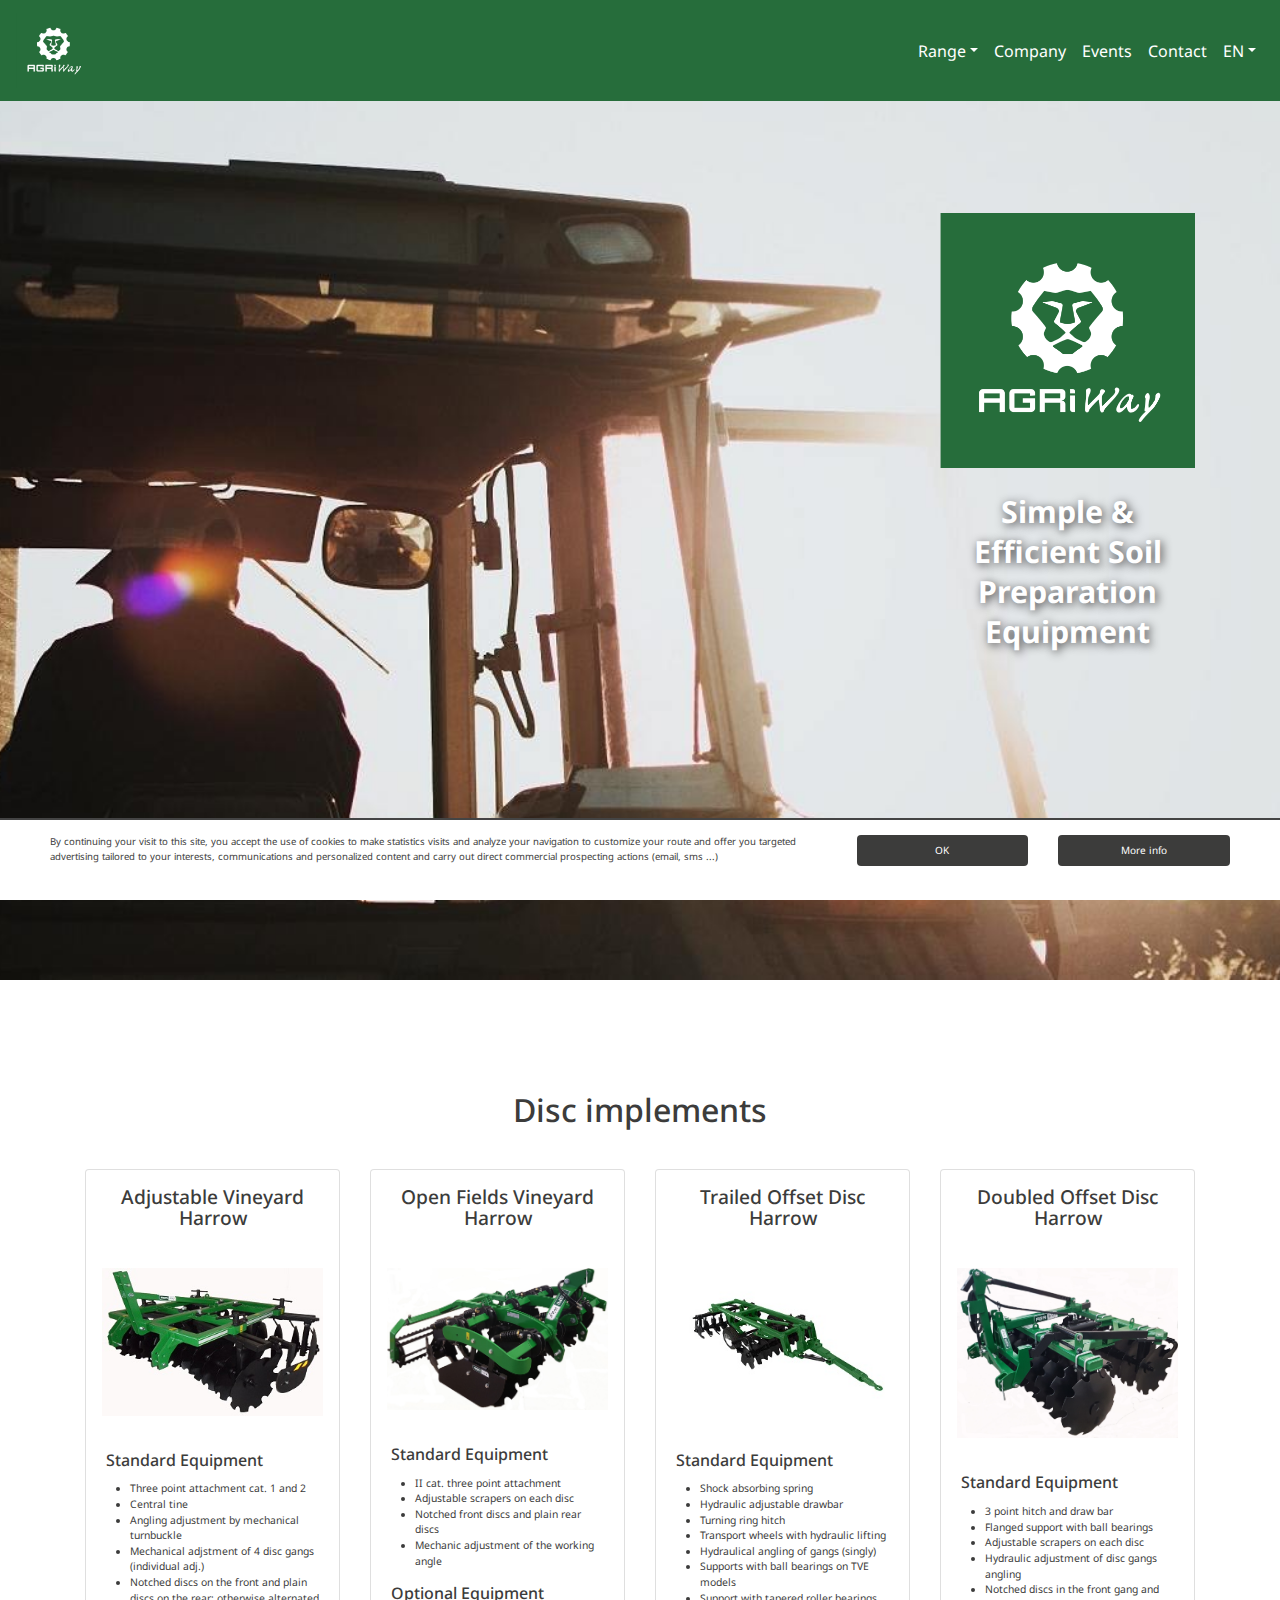
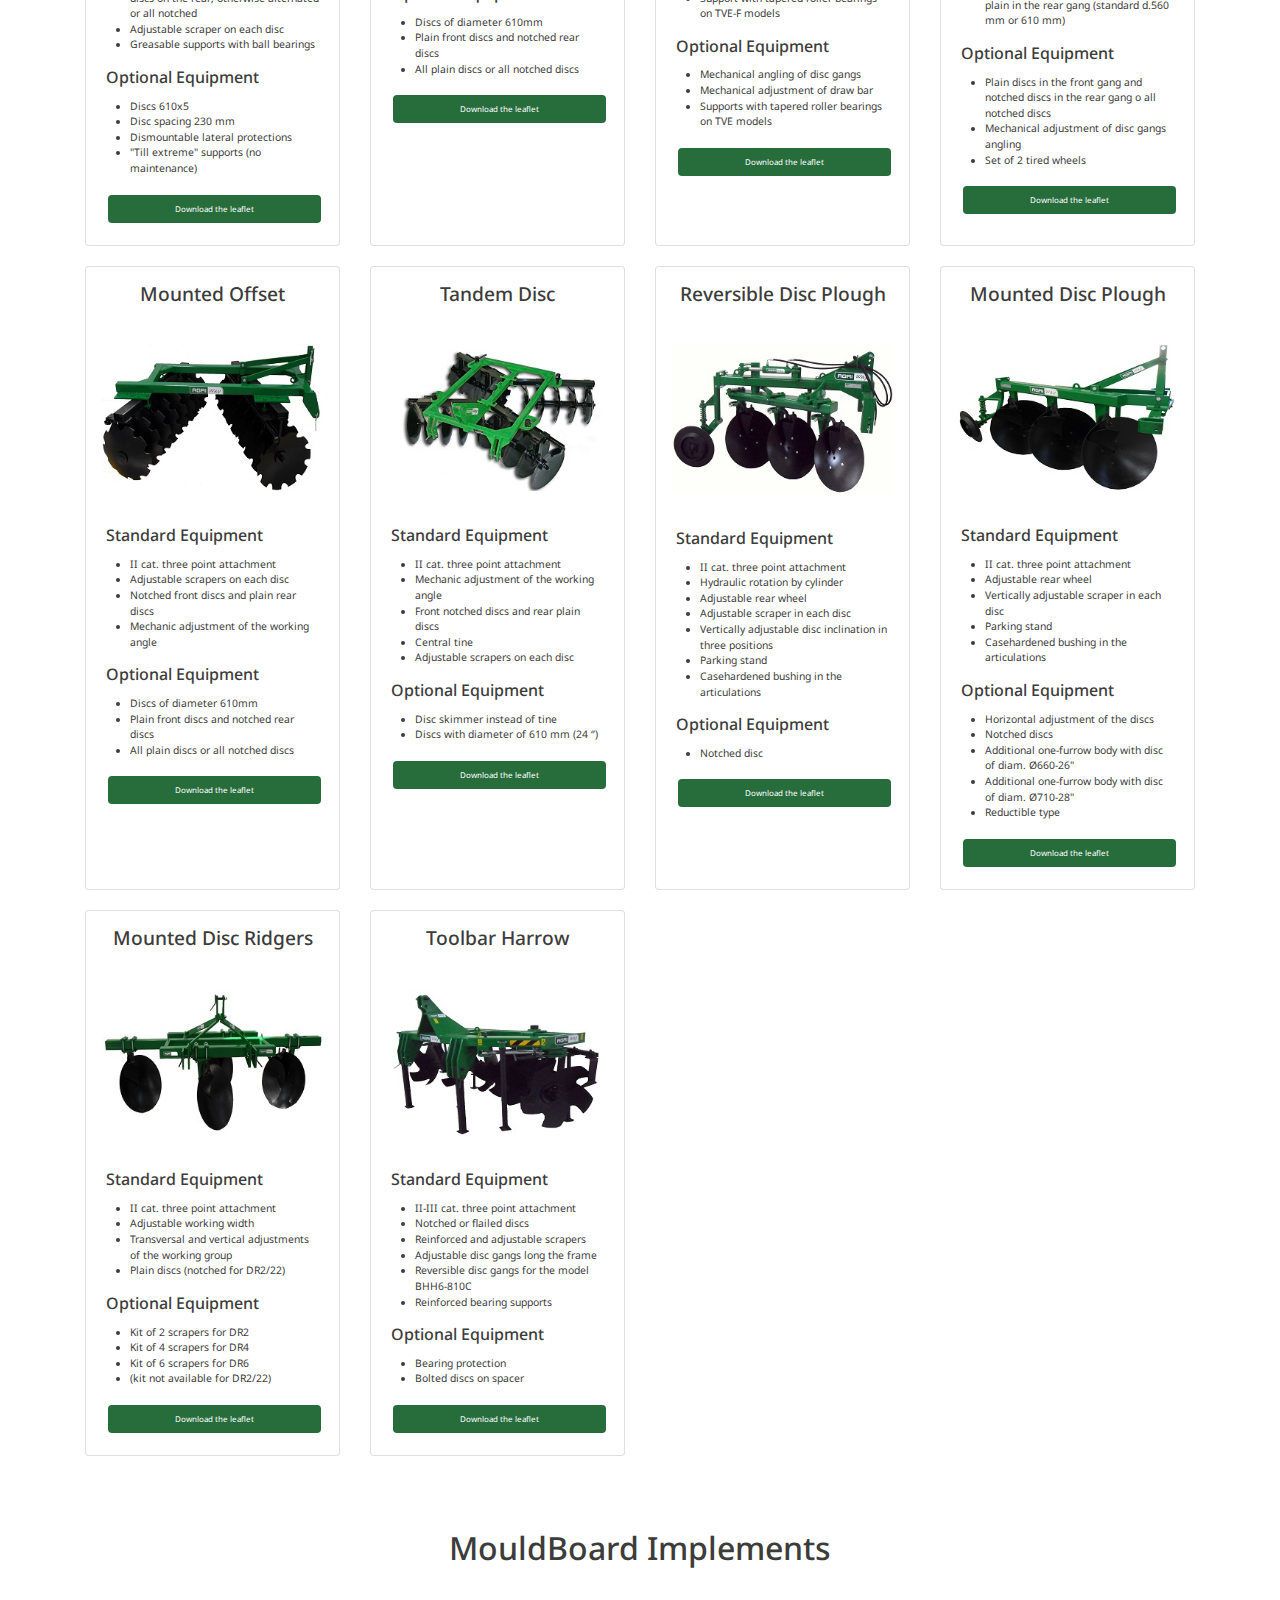
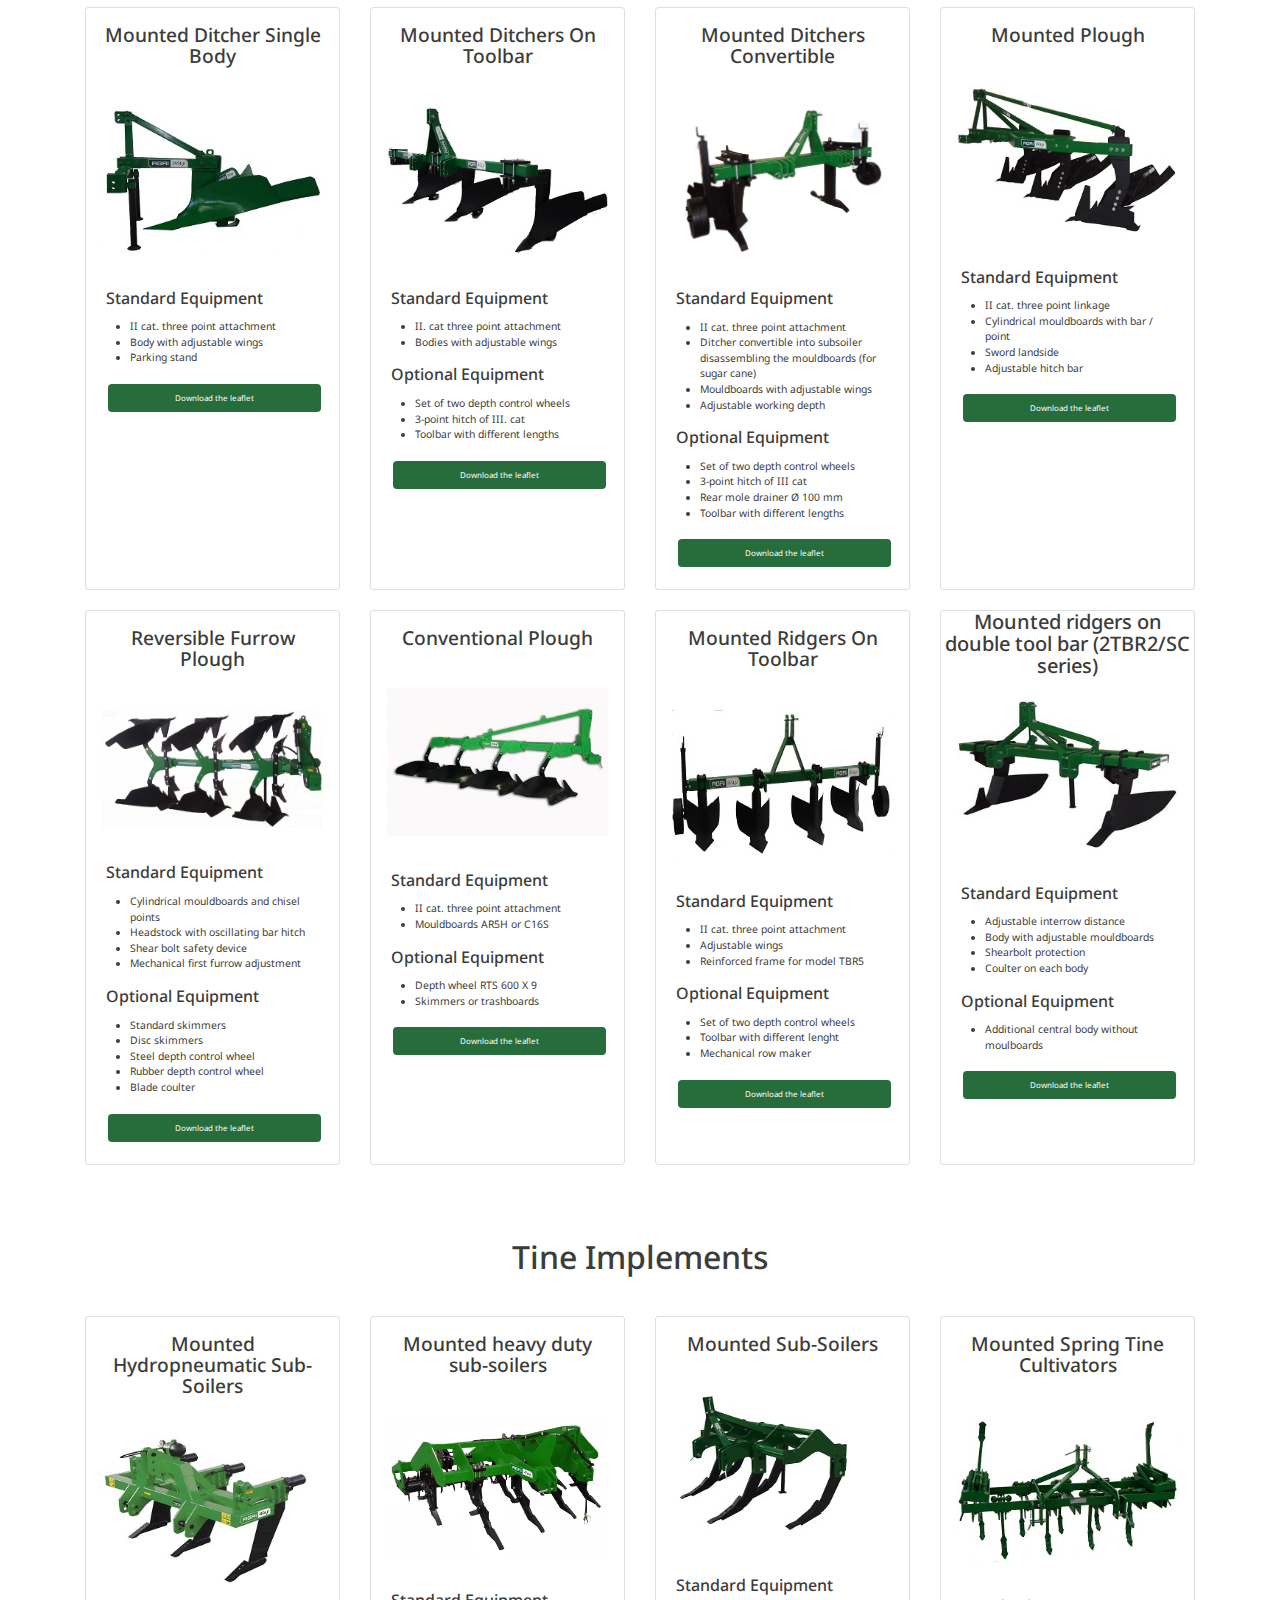
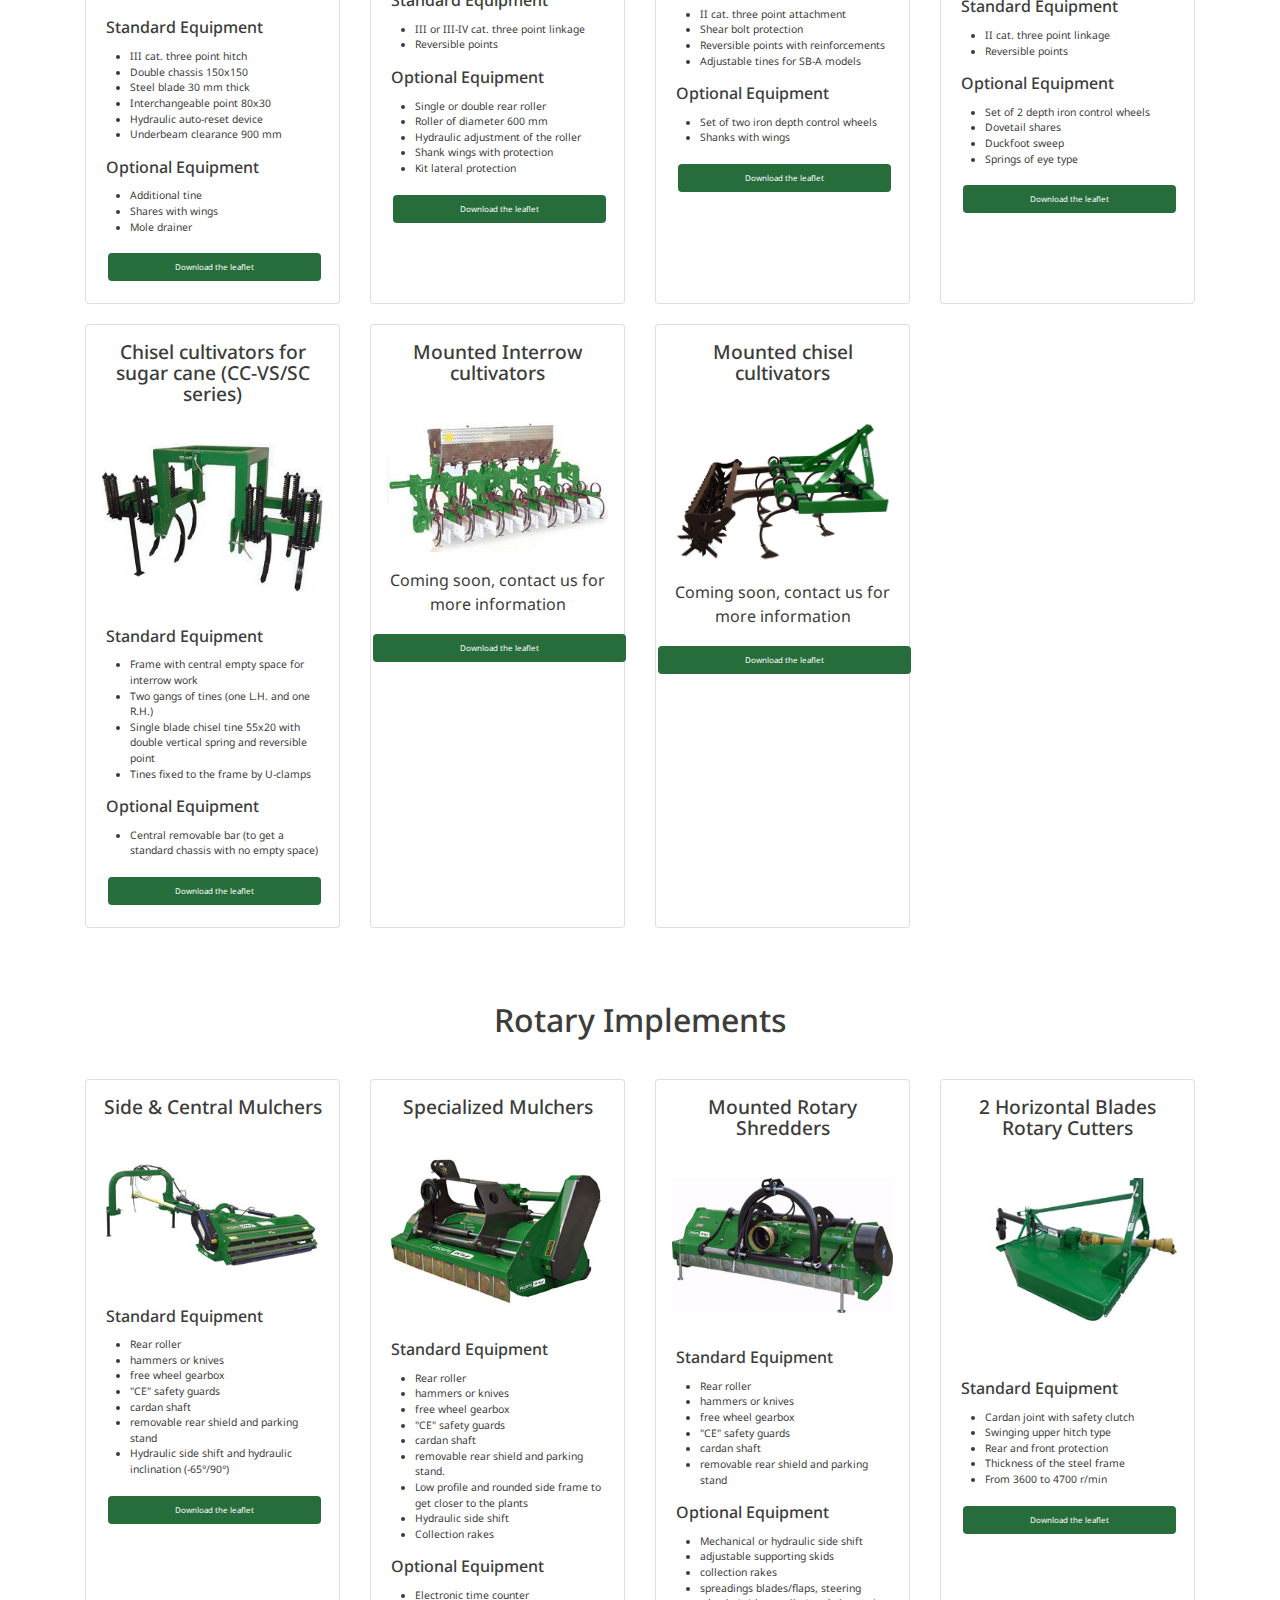
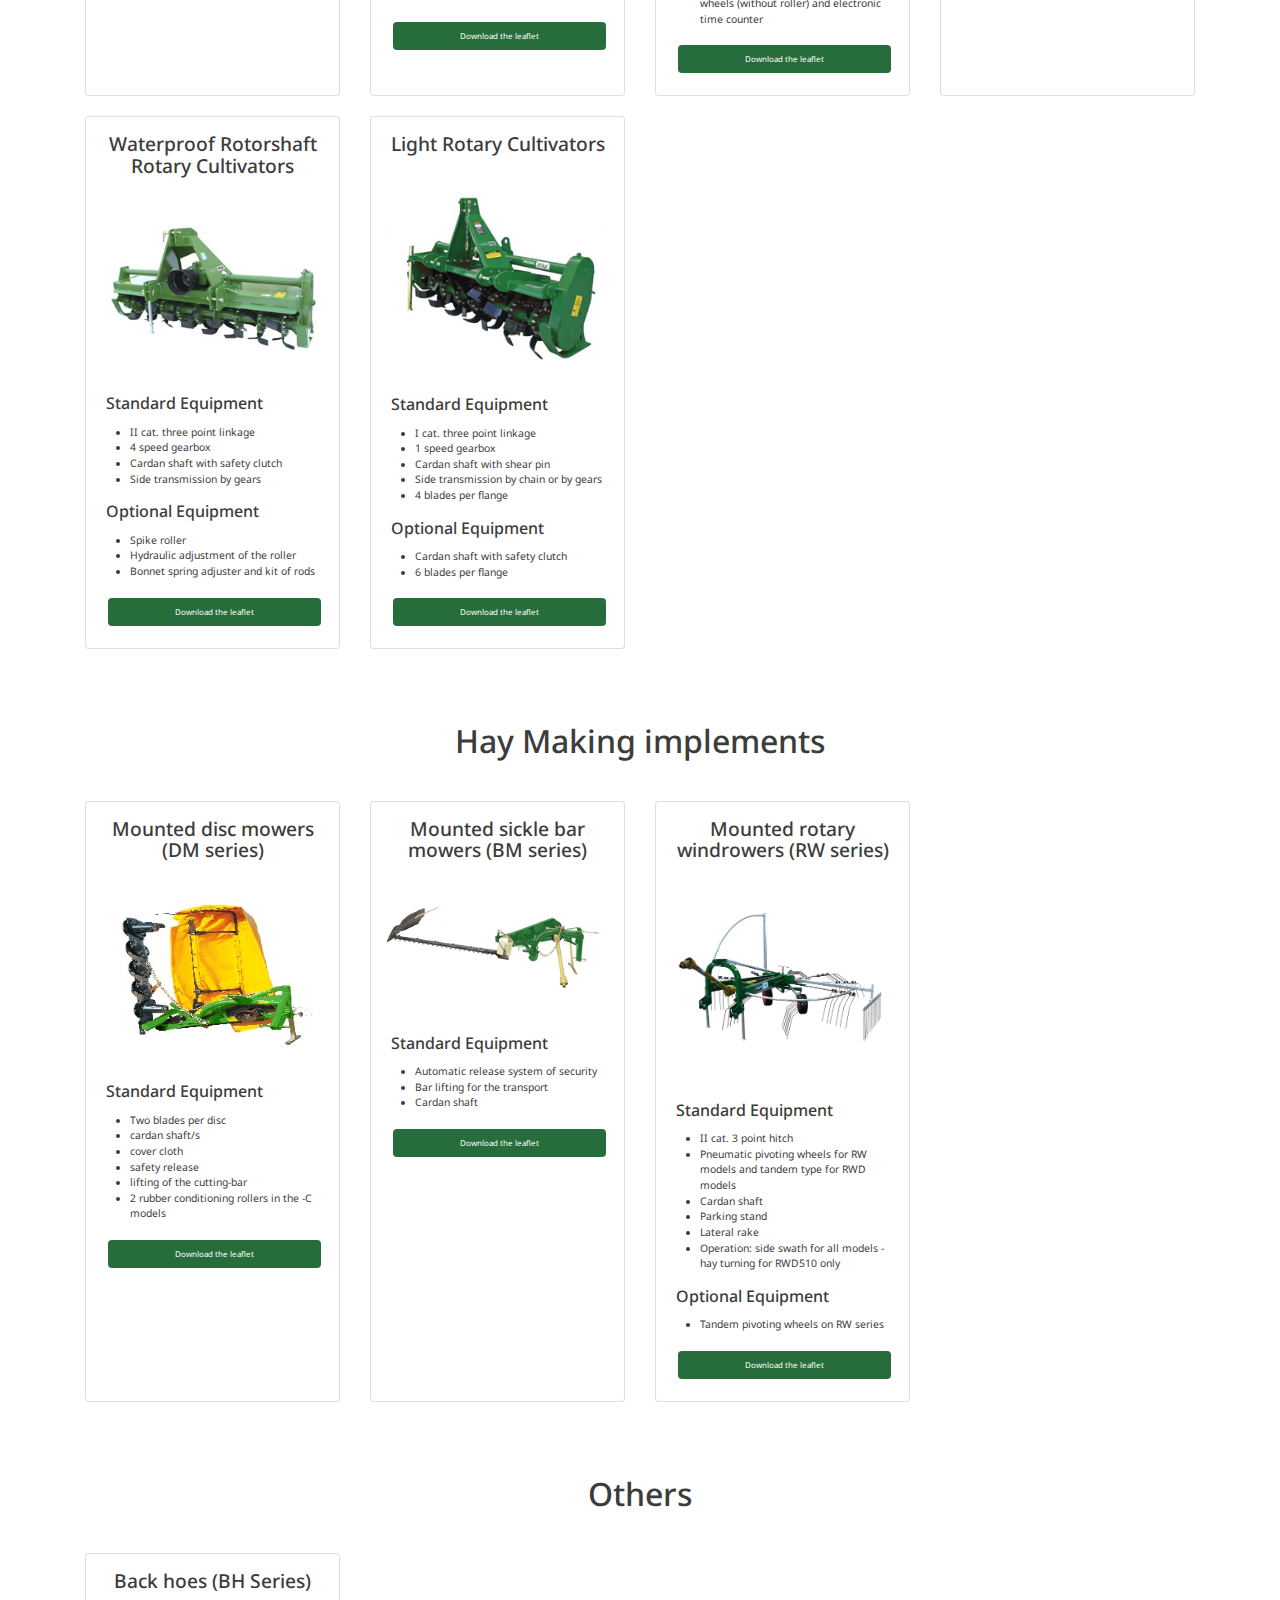
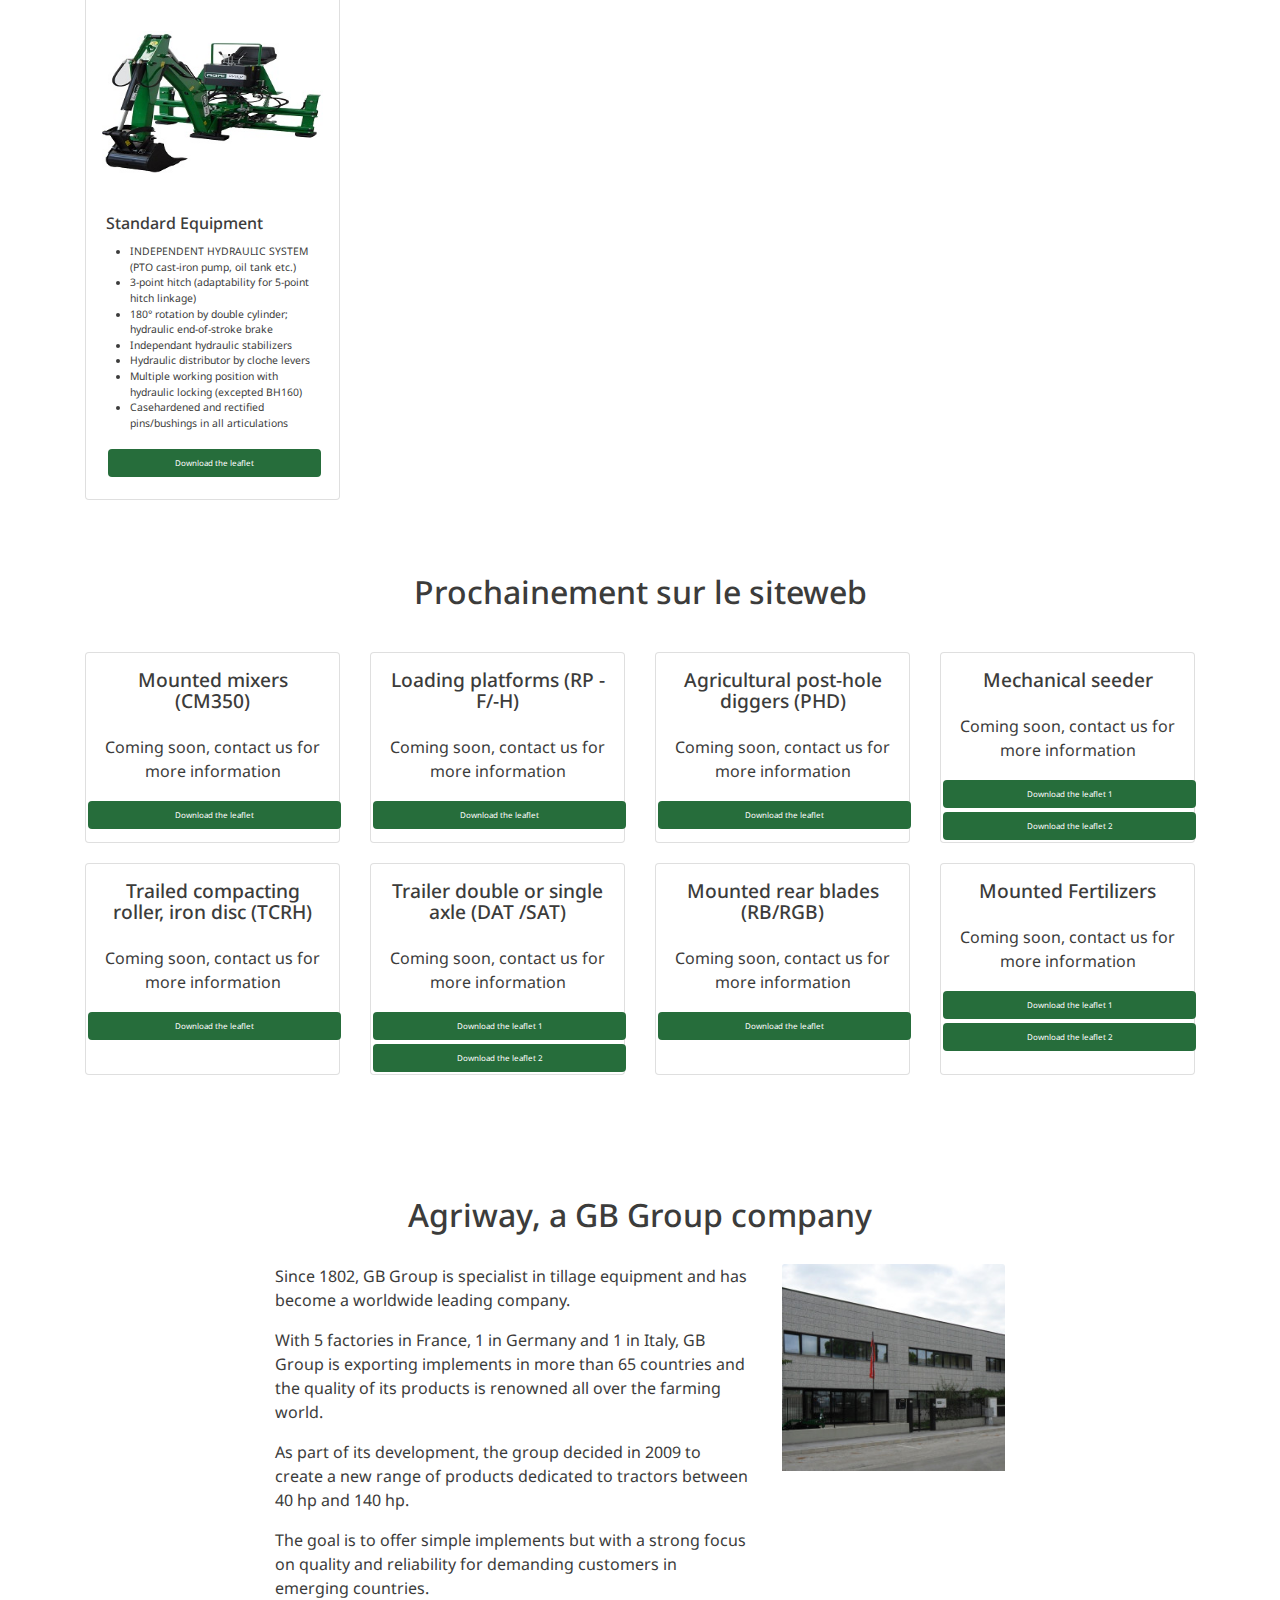
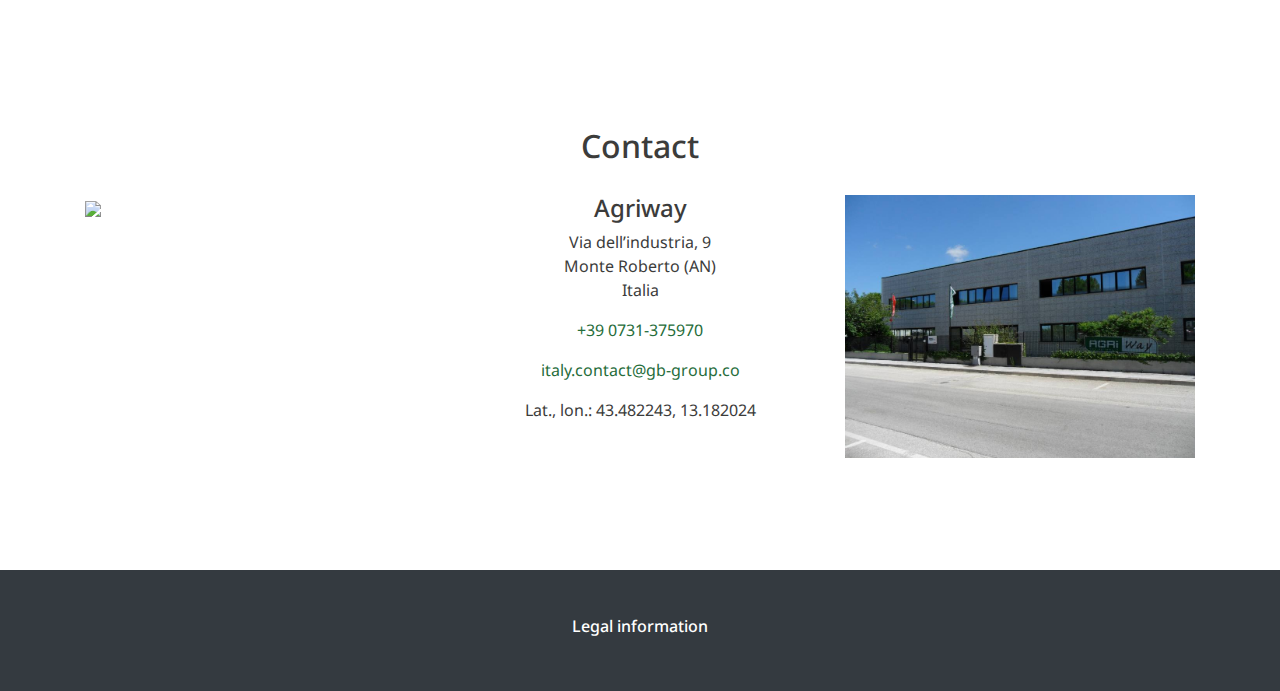
==== en/index.html @ 7e2d9d67 "adding the download link to the leaflet to all product" ====
<!DOCTYPE html>
<html lang="en">

<head>
    <meta charset="utf-8">
    <meta name="viewport" content="width=device-width, initial-scale=1, shrink-to-fit=no">
    <link rel="icon" href="../favicon.ico">

    <title>Agriway &amp; services for farmers - sol preparation</title>
    <meta name="description" content="Discover the agriway brand and this range of product for soil preparation (Disc implement, Mouldboard implement, Tine implement, Rotary implement, Hay making, Back hoes, Sugar cane).">
    <meta name="author" content="GB Group">

    <link href="https://fonts.googleapis.com/css?family=Noto+Sans:400,700&amp;subset=cyrillic,cyrillic-ext,latin-ext" rel="stylesheet">
    <link href="../css/bootstrap.min.css" rel="stylesheet">
    <link href="../css/style.css" rel="stylesheet">

    <link rel="apple-touch-icon" sizes="180x180" href="../apple-touch-icon.png">
    <link rel="icon" type="image/png" sizes="32x32" href="../favicon-32x32.png">
    <link rel="icon" type="image/png" sizes="16x16" href="../favicon-16x16.png">
    <link rel="manifest" href="../site.webmanifest">
    <link rel="mask-icon" href="../safari-pinned-tab.svg" color="#266d3b">
    <meta name="msapplication-TileColor" content="#266d3b">
    <meta name="theme-color" content="#266d3b">

    <!-- Global site tag (gtag.js) - Google Analytics -->
    <script async src="https://www.googletagmanager.com/gtag/js?id=UA-108104860-4"></script>
    <script>
        window.dataLayer = window.dataLayer || [];

        function gtag() {
            dataLayer.push(arguments);
        }
        gtag('js', new Date());
        gtag('config', 'UA-108104860-4');
    </script>

</head>

<body>
    <nav class="navbar navbar-expand-lg navbar-green bg-green">

        <a class="navbar-brand d-none d-sm-none d-md-none d-lg-block d-xl-block" href="#">
            <img src="../img/logo-agriway.png" height="75px">
        </a>

        <button class="navbar-toggler d-none d-sm-none d-md-none d-lg-block d-xl-block" type="button" data-toggle="collapse" data-target="#navbarNavDropdown" aria-controls="navbarNavDropdown" aria-expanded="false" aria-label="Toggle navigation">
            <span class="navbar-toggler-icon"></span>
        </button> 
        <div class="collapse navbar-collapse d-none d-sm-none d-md-none d-lg-block d-xl-block" id="navbarNavDropdown">
            <ul class="navbar-nav mr-auto">
                &nbsp;
            </ul>
            <ul class="navbar-nav">
                <li class="nav-item dropdown">
                    <a class="nav-link dropdown-toggle" href="#" id="navbarDropdown" role="button" data-toggle="dropdown" aria-haspopup="true" aria-expanded="false">Range</a>
                    <div class="dropdown-menu" aria-labelledby="navbarDropdown">
                        <a class="dropdown-item" href="#disc">Disc implements</a>
                        <a class="dropdown-item" href="#mouldboard">MouldBoard Implements</a>
                        <a class="dropdown-item" href="#tine">Tine Implements</a>
                        <a class="dropdown-item" href="#rotary">Rotary Implements</a>
                        <a class="dropdown-item" href="#haymaking">Hay Making implements</a>
                        <a class="dropdown-item" href="#others">Others</a>
                    </div>
                </li>
                <li class="nav-item">
                    <a class="nav-link" href="#company">Company</a>
                </li>
                <li class="nav-item">
                    <a class="nav-link" href="#events">Events</a>
                </li>
                <li class="nav-item">
                    <a class="nav-link" href="#contact">Contact</a>
                </li>
                <li class="nav-item dropdown">
                    <a class="nav-link dropdown-toggle" href="#" id="navbarDropdown" role="button" data-toggle="dropdown" aria-haspopup="true" aria-expanded="false">EN</a>
                    <div class="dropdown-menu" aria-labelledby="navbarDropdown">
                        <a class="dropdown-item" href="../it/index.html">IT</a>
                        <a class="dropdown-item" href="../fr/index.html">FR</a>
                    </div>
                </li>

            </ul>
        </div>
    </nav>

    <div class="bg" id="jumbo">
        <div class="container">
            <div class="row">
                <div class="col-7 col-sm-8 col-md-9">
                </div>
                <div class="col-5 col-sm-4 col-md-3">
                    <div class="row">
                        <div class="col-12">
                            <img class="img-fluid" src="../img/logo-agriway.png">
                        </div>
                        <div class="col-12">
                            <h2 class="tagline-catch">Simple & Efficient Soil Preparation Equipment</h2>
                        </div>
                    </div>
                </div>
            </div>
        </div>
    </div>

    <section>

        <div class="container" id="range">

            <div class="title-range" id="disc">
                <h2 class="text-center">Disc implements</h2>
            </div>

            <div class="row">

                <div class="agriway-product col-12 col-sm-6 col-md-4 col-lg-3 col-xl-3">
                    <div class="card card-range shadow">
                        <h3 class="text-center title-product">Adjustable Vineyard Harrow</h3>
                        <img class="card-img-top" src="../img/xde_series.jpg">
                        <div class="card-body">
                            <h6 class="card-title">Standard Equipment</h6>
                            <ul>
                                <li>Three point attachment cat. 1 and 2</li>
                                <li>Central tine</li>
                                <li>Angling adjustment by mechanical turnbuckle</li>
                                <li>Mechanical adjstment of 4 disc gangs (individual adj.)</li>
                                <li>Notched discs on the front and plain discs on the rear; otherwise alternated or all notched</li>
                                <li>Adjustable scraper on each disc</li>
                                <li>Greasable supports with ball bearings</li>
                            </ul>
                            <h6 class="card-title">Optional Equipment</h6>
                            <ul>
                                <li>Discs 610x5</li>
                                <li>Disc spacing 230 mm</li>
                                <li>Dismountable lateral protections</li>
                                <li>"Till extreme" supports (no maintenance)</li>
                            </ul>
                            <div>
                                <a class="btn btn-agri" href="http://marketing.cellar.services.clever-cloud.com/catalogues/agriway/DISC%20IMPLEMENTS_adjustable%20vineyard%20harrow%202.pdf" target="_blank">Download the leaflet</a>
                            </div>
                        </div>
                    </div>
                </div>

                <div class="agriway-product col-12 col-sm-6 col-md-4 col-lg-3 col-xl-3">
                    <div class="card card-range shadow">
                        <h3 class="text-center title-product">Open Fields Vineyard Harrow</h3>
                        <img class="card-img-top" src="../img/dv_series.jpg">
                        <div class="card-body">
                            <h6 class="card-title">Standard Equipment</h6>
                            <ul>
                                <li>II cat. three point attachment</li>
                                <li>Adjustable scrapers on each disc</li>
                                <li>Notched front discs and plain rear discs</li>
                                <li>Mechanic adjustment of the working angle</li>
                            </ul>
                            <h6 class="card-title">Optional Equipment</h6>
                            <ul>
                                <li>Discs of diameter 610mm</li>
                                <li>Plain front discs and notched rear discs</li>
                                <li>All plain discs or all notched discs</li>
                            </ul>
                            <div>
                                <a class="btn btn-agri" href="http://marketing.cellar.services.clever-cloud.com/catalogues/agriway/DISC%20IMPLEMENTS_open%20fields%20vineyard%20harrow.pdf" target="_blank">Download the leaflet</a>
                            </div>
                        </div>
                    </div>
                </div>

                <div class="agriway-product col-12 col-sm-6 col-md-4 col-lg-3 col-xl-3">
                    <div class="card card-range shadow">
                        <h3 class="text-center title-product">Trailed Offset Disc Harrow</h3>
                        <img class="card-img-top" src="../img/tve_series.jpg">
                        <div class="card-body">
                            <h6 class="card-title">Standard Equipment</h6>
                            <ul>
                                <li>Shock absorbing spring</li>
                                <li>Hydraulic adjustable drawbar</li>
                                <li>Turning ring hitch</li>
                                <li>Transport wheels with hydraulic lifting</li>
                                <li>Hydraulical angling of gangs (singly)</li>
                                <li>Supports with ball bearings on TVE models</li>
                                <li>Support with tapered roller bearings on TVE-F models</li>
                            </ul>
                            <h6 class="card-title">Optional Equipment</h6>
                            <ul>
                                <li>Mechanical angling of disc gangs</li>
                                <li>Mechanical adjustment of draw bar</li>
                                <li>Supports with tapered roller bearings on TVE models</li>
                            </ul>
                            <div>
                                <a class="btn btn-agri" href="http://marketing.cellar.services.clever-cloud.com/catalogues/agriway/DISC%20IMPLEMENTS_trailed%20offset%20disc%20harrow.pdf" target="_blank">Download the leaflet</a>
                            </div>
                        </div>
                    </div>
                </div>

                <div class="agriway-product col-12 col-sm-6 col-md-4 col-lg-3 col-xl-3">
                    <div class="card card-range shadow">
                        <h3 class="text-center title-product">Doubled Offset Disc Harrow</h3>
                        <img class="card-img-top" src="../img/tmvd_series.jpg">
                        <div class="card-body">
                            <h6 class="card-title">Standard Equipment</h6>
                            <ul>
                                <li>3 point hitch and draw bar</li>
                                <li>Flanged support with ball bearings</li>
                                <li>Adjustable scrapers on each disc</li>
                                <li>Hydraulic adjustment of disc gangs angling</li>
                                <li>Notched discs in the front gang and plain in the rear gang (standard d.560 mm or 610 mm)</li>
                            </ul>
                            <h6 class="card-title">Optional Equipment</h6>
                            <ul>
                                <li>Plain discs in the front gang and notched discs in the rear gang o all notched discs</li>
                                <li>Mechanical adjustment of disc gangs angling</li>
                                <li>Set of 2 tired wheels</li>
                            </ul>
                            <div>
                                <a class="btn btn-agri" href="http://marketing.cellar.services.clever-cloud.com/catalogues/agriway/DISC%20IMPLEMENTS_doubled%20offset%20disc%20harrow.pdf" target="_blank">Download the leaflet</a>
                            </div>
                        </div>
                    </div>
                </div>

                <div class="agriway-product col-12 col-sm-6 col-md-4 col-lg-3 col-xl-3">
                    <div class="card card-range shadow">
                        <h3 class="text-center title-product">Mounted Offset</h3>
                        <img class="card-img-top" src="../img/vd_series.jpg">
                        <div class="card-body">
                            <h6 class="card-title">Standard Equipment</h6>
                            <ul>
                                <li>II cat. three point attachment</li>
                                <li>Adjustable scrapers on each disc</li>
                                <li>Notched front discs and plain rear discs</li>
                                <li>Mechanic adjustment of the working angle
                                </li>
                            </ul>
                            <h6 class="card-title">Optional Equipment</h6>
                            <ul>
                                <li>Discs of diameter 610mm</li>
                                <li>Plain front discs and notched rear discs</li>
                                <li>All plain discs or all notched discs</li>
                            </ul>
                            <div>
                                <a class="btn btn-agri" href="http://marketing.cellar.services.clever-cloud.com/catalogues/agriway/DISC%20IMPLEMENTS_mounted%20offset%20harrow.pdf" target="_blank">Download the leaflet</a>
                            </div>
                        </div>
                    </div>
                </div>

                <div class="agriway-product col-12 col-sm-6 col-md-4 col-lg-3 col-xl-3">
                    <div class="card card-range shadow">
                        <h3 class="text-center title-product">Tandem Disc</h3>
                        <img class="card-img-top" src="../img/xd_series.jpg">
                        <div class="card-body">
                            <h6 class="card-title">Standard Equipment</h6>
                            <ul>
                                <li>II cat. three point attachment</li>
                                <li>Mechanic adjustment of the working angle</li>
                                <li>Front notched discs and rear plain discs</li>
                                <li>Central tine</li>
                                <li>Adjustable scrapers on each disc</li>
                            </ul>
                            <h6 class="card-title">Optional Equipment</h6>
                            <ul>
                                <li>Disc skimmer instead of tine</li>
                                <li>Discs with diameter of 610 mm (24 ‘’)</li>
                            </ul>
                            <div>
                                <a class="btn btn-agri" href="http://marketing.cellar.services.clever-cloud.com/catalogues/agriway/DISC%20IMPLEMENTS_tandem%20disc.pdf" target="_blank">Download the leaflet</a>
                            </div>
                        </div>
                    </div>
                </div>

                <div class="agriway-product col-12 col-sm-6 col-md-4 col-lg-3 col-xl-3">
                    <div class="card card-range shadow">
                        <h3 class="text-center title-product">Reversible Disc Plough</h3>
                        <img class="card-img-top" src="../img/rdp_series.jpg">
                        <div class="card-body">
                            <h6 class="card-title">Standard Equipment</h6>
                            <ul>
                                <li>II cat. three point attachment</li>
                                <li>Hydraulic rotation by cylinder</li>
                                <li>Adjustable rear wheel</li>
                                <li>Adjustable scraper in each disc</li>
                                <li>Vertically adjustable disc inclination in three positions</li>
                                <li>Parking stand</li>
                                <li>Casehardened bushing in the articulations</li>
                            </ul>
                            <h6 class="card-title">Optional Equipment</h6>
                            <ul>
                                <li>Notched disc</li>
                            </ul>
                            <div>
                                <a class="btn btn-agri" href="http://marketing.cellar.services.clever-cloud.com/catalogues/agriway/DISC%20IMPLEMENTS_mounted%20disc%20ploughs%2Breversible%20disc%20plough.pdf" target="_blank">Download the leaflet</a>
                            </div>
                        </div>
                    </div>
                </div>

                <div class="agriway-product col-12 col-sm-6 col-md-4 col-lg-3 col-xl-3">
                    <div class="card card-range shadow">
                        <h3 class="text-center title-product">Mounted Disc Plough</h3>
                        <img class="card-img-top" src="../img/dpv_series.jpg">
                        <div class="card-body">
                            <h6 class="card-title">Standard Equipment</h6>
                            <ul>
                                <li>II cat. three point attachment</li>
                                <li>Adjustable rear wheel</li>
                                <li>Vertically adjustable scraper in each disc</li>
                                <li>Parking stand</li>
                                <li>Casehardened bushing in the articulations</li>
                            </ul>
                            <h6 class="card-title">Optional Equipment</h6>
                            <ul>
                                <li>Horizontal adjustment of the discs</li>
                                <li>Notched discs</li>
                                <li>Additional one-furrow body with disc of diam. Ø660-26"</li>
                                <li>Additional one-furrow body with disc of diam. Ø710-28"</li>
                                <li>Reductible type</li>
                            </ul>
                            <div>
                                <a class="btn btn-agri" href="http://marketing.cellar.services.clever-cloud.com/catalogues/agriway/DISC%20IMPLEMENTS_mounted%20disc%20ploughs%2Breversible%20disc%20plough.pdf" target="_blank">Download the leaflet</a>
                            </div>
                        </div>
                    </div>
                </div>

                <div class="agriway-product col-12 col-sm-6 col-md-4 col-lg-3 col-xl-3">
                    <div class="card card-range shadow">
                        <h3 class="text-center title-product">Mounted Disc Ridgers</h3>
                        <img class="card-img-top" src="../img/dr_series.jpg">
                        <div class="card-body">
                            <h6 class="card-title">Standard Equipment</h6>
                            <ul>
                                <li>II cat. three point attachment</li>
                                <li>Adjustable working width</li>
                                <li>Transversal and vertical adjustments of the working group</li>
                                <li>Plain discs (notched for DR2/22)</li>
                            </ul>
                            <h6 class="card-title">Optional Equipment</h6>
                            <ul>
                                <li>Kit of 2 scrapers for DR2</li>
                                <li>Kit of 4 scrapers for DR4</li>
                                <li>Kit of 6 scrapers for DR6</li>
                                <li>(kit not available for DR2/22)</li>
                            </ul>
                            <div>
                                <a class="btn btn-agri" href="http://marketing.cellar.services.clever-cloud.com/catalogues/agriway/DISC%20IMPLEMENTS_mounted%20disc%20ridgers.pdf" target="_blank">Download the leaflet</a>
                            </div>
                        </div>
                    </div>
                </div>

                <div class="agriway-product col-12 col-sm-6 col-md-4 col-lg-3 col-xl-3">
                    <div class="card card-range shadow">
                        <h3 class="text-center title-product">Toolbar Harrow</h3>
                        <img class="card-img-top" src="../img/bhh_series.jpg">
                        <div class="card-body">
                            <h6 class="card-title">Standard Equipment</h6>
                            <ul>
                                <li>II-III cat. three point attachment</li>
                                <li>Notched or flailed discs</li>
                                <li>Reinforced and adjustable scrapers</li>
                                <li>Adjustable disc gangs long the frame</li>
                                <li>Reversible disc gangs for the model BHH6-810C</li>
                                <li>Reinforced bearing supports</li>
                            </ul>
                            <h6 class="card-title">Optional Equipment</h6>
                            <ul class='demand'>
                                <li>Bearing protection</li>
                                <li>Bolted discs on spacer</li>
                            </ul>
                            <div>
                                <a class="btn btn-agri" href="http://marketing.cellar.services.clever-cloud.com/catalogues/agriway/DISC%20IMPLEMENTS_toolbar%20harrow.pdf" target="_blank">Download the leaflet</a>
                            </div>
                        </div>
                    </div>
                </div>
            </div>

            <div class="title-range" id="mouldboard">
                <h2 class="text-center">MouldBoard Implements</h2>
            </div>

            <div class="row">

                <div class="agriway-product col-12 col-sm-6 col-md-4 col-lg-3 col-xl-3">
                    <div class="card card-range shadow">
                        <h3 class="text-center title-product">Mounted Ditcher Single Body</h3>
                        <img class="card-img-top" src="../img/md_series.jpg">
                        <div class="card-body">
                            <h6 class="card-title">Standard Equipment</h6>
                            <ul>
                                <li>II cat. three point attachment</li>
                                <li>Body with adjustable wings</li>
                                <li>Parking stand</li>
                            </ul>
                            <div>
                                <a class="btn btn-agri" href="http://marketing.cellar.services.clever-cloud.com/catalogues/agriway/MOULDBOARD%20IMPLEMENTS_mounted%20ditcher%20single%20body.pdf" target="_blank">Download the leaflet</a>
                            </div>
                        </div>
                    </div>
                </div>

                <div class="agriway-product col-12 col-sm-6 col-md-4 col-lg-3 col-xl-3">
                    <div class="card card-range shadow">
                        <h3 class="text-center title-product">Mounted Ditchers On Toolbar</h3>
                        <img class="card-img-top" src="../img/tb-md_series.jpg">
                        <div class="card-body">
                            <h6 class="card-title">Standard Equipment</h6>
                            <ul>
                                <li>II. cat three point attachment</li>
                                <li>Bodies with adjustable wings</li>
                            </ul>
                            <h6 class="card-title">Optional Equipment</h6>
                            <ul>
                                <li>Set of two depth control wheels</li>
                                <li>3-point hitch of III. cat</li>
                                <li>Toolbar with different lengths</li>
                            </ul>
                            <div>
                                <a class="btn btn-agri" href="http://marketing.cellar.services.clever-cloud.com/catalogues/agriway/MOULDBOARD%20IMPLEMENTS_mounted%20ditchers%2Bconvertible.pdf" target="_blank">Download the leaflet</a>
                            </div>
                        </div>
                    </div>
                </div>

                <div class="agriway-product col-12 col-sm-6 col-md-4 col-lg-3 col-xl-3">
                    <div class="card card-range shadow">
                        <h3 class="text-center title-product">Mounted Ditchers Convertible</h3>
                        <img class="card-img-top" src="../img/sd_series.jpg">
                        <div class="card-body">
                            <h6 class="card-title">Standard Equipment</h6>
                            <ul>
                                <li>II cat. three point attachment</li>
                                <li>Ditcher convertible into subsoiler disassembling the mouldboards (for sugar cane)</li>
                                <li>Mouldboards with adjustable wings</li>
                                <li>Adjustable working depth</li>
                            </ul>
                            <h6 class="card-title">Optional Equipment</h6>
                            <ul>
                                <li>Set of two depth control wheels</li>
                                <li>3-point hitch of III cat</li>
                                <li>Rear mole drainer Ø 100 mm</li>
                                <li>Toolbar with different lengths</li>
                            </ul>
                            <div>
                                <a class="btn btn-agri" href="http://marketing.cellar.services.clever-cloud.com/catalogues/agriway/MOULDBOARD%20IMPLEMENTS_mounted%20ditchers%2Bconvertible.pdf" target="_blank">Download the leaflet</a>
                            </div>
                        </div>
                    </div>
                </div>

                <div class="agriway-product col-12 col-sm-6 col-md-4 col-lg-3 col-xl-3">
                    <div class="card card-range shadow">
                        <h3 class="text-center title-product">Mounted Plough</h3>
                        <img class="card-img-top" src="../img/mpt_series.jpg">
                        <div class="card-body">
                            <h6 class="card-title">Standard Equipment</h6>
                            <ul class=standard>
                                <li>II cat. three point linkage</li>
                                <li>Cylindrical mouldboards with bar / point</li>
                                <li>Sword landside</li>
                                <li>Adjustable hitch bar</li>
                            </ul>
                            <div>
                                <a class="btn btn-agri" href="http://marketing.cellar.services.clever-cloud.com/catalogues/agriway/MOULDBOARD%20IMPLEMENTS_mounted%20plough.pdf" target="_blank">Download the leaflet</a>
                            </div>
                        </div>
                    </div>
                </div>

                <div class="agriway-product col-12 col-sm-6 col-md-4 col-lg-3 col-xl-3">
                    <div class="card card-range shadow">
                        <h3 class="text-center title-product">Reversible Furrow Plough</h3>
                        <img class="card-img-top" src="../img/rmpl_series.jpg">
                        <div class="card-body">
                            <h6 class="card-title">Standard Equipment</h6>
                            <ul>
                                <li>Cylindrical mouldboards and chisel points</li>
                                <li>Headstock with oscillating bar hitch</li>
                                <li>Shear bolt safety device</li>
                                <li>Mechanical first furrow adjustment</li>
                            </ul>
                            <h6 class="card-title">Optional Equipment</h6>
                            <ul>
                                <li>Standard skimmers</li>
                                <li>Disc skimmers</li>
                                <li>Steel depth control wheel</li>
                                <li>Rubber depth control wheel</li>
                                <li>Blade coulter</li>
                            </ul>
                            <div>
                                <a class="btn btn-agri" href="http://marketing.cellar.services.clever-cloud.com/catalogues/agriway/MOULDBOARD%20IMPLEMENTS_reversible%20furrow%20plough.pdf" target="_blank">Download the leaflet</a>
                            </div>
                        </div>
                    </div>
                </div>

                <div class="agriway-product col-12 col-sm-6 col-md-4 col-lg-3 col-xl-3">
                    <div class="card card-range shadow">
                        <h3 class="text-center title-product">Conventional Plough</h3>
                        <img class="card-img-top" src="../img/mp_series.jpg">
                        <div class="card-body">
                            <h6 class="card-title">Standard Equipment</h6>
                            <ul>
                                <li>II cat. three point attachment</li>
                                <li>Mouldboards AR5H or C16S</li>
                            </ul>
                            <h6 class="card-title">Optional Equipment</h6>
                            <ul>
                                <li>Depth wheel RTS 600 X 9</li>
                                <li>Skimmers or trashboards</li>
                            </ul>
                            <div>
                                <a class="btn btn-agri" href="http://marketing.cellar.services.clever-cloud.com/catalogues/agriway/MOULDBOARD%20IMPLEMENTS_conventional%20plough.pdf" target="_blank">Download the leaflet</a>
                            </div>
                        </div>
                    </div>
                </div>

                <div class="agriway-product col-12 col-sm-6 col-md-4 col-lg-3 col-xl-3">
                    <div class="card card-range shadow">
                        <h3 class="text-center title-product">Mounted Ridgers On Toolbar</h3>
                        <img class="card-img-top" src="../img/tbr_series.jpg">
                        <div class="card-body">
                            <h6 class="card-title">Standard Equipment</h6>
                            <ul>
                                <li>II cat. three point attachment</li>
                                <li>Adjustable wings</li>
                                <li>Reinforced frame for model TBR5</li>
                            </ul>
                            <h6 class="card-title">Optional Equipment</h6>
                            <ul>
                                <li>Set of two depth control wheels</li>
                                <li>Toolbar with different lenght</li>
                                <li>Mechanical row maker</li>
                            </ul>
                            <div>
                                <a class="btn btn-agri" href="http://marketing.cellar.services.clever-cloud.com/catalogues/agriway/MOULDBOARD%20IMPLEMENTS_mounted%20ridgers%20on%20toolbar.pdf" target="_blank">Download the leaflet</a>
                            </div>
                        </div>
                    </div>
                </div>

                <div class="agriway-product col-12 col-sm-6 col-md-4 col-lg-3 col-xl-3">
                    <div class="card card-range shadow">
                        <h5 class="text-center">Mounted ridgers on double tool bar (2TBR2/SC  series)</h5>
                        <img class="card-img-top" src="../img/2tbr_series.jpg">
                        <div class="card-body">
                        <h6 class="card-title">Standard Equipment</h6>
                            <ul>
                            <li>Adjustable interrow distance</li>
                            <li>Body with adjustable mouldboards</li>
                            <li>Shearbolt protection</li>
                            <li>Coulter on each body</li>
                            </ul>
                        <h6 class="card-title">Optional Equipment</h6>
                            <ul>
                            <li>Additional central body without moulboards</li>
                            </ul>
                            <div>
                                <a class="btn btn-agri" href="http://marketing.cellar.services.clever-cloud.com/catalogues/agriway/MOULDBOARD%20IMPLEMENTS_mounted%20ridgers%20on%20double%20toolbar.pdf" target="_blank">Download the leaflet</a>
                            </div>
                        </div>
                    </div>
                </div>

            </div>

            <div class="title-range" id="tine">
                <h2 class="text-center">Tine Implements</h2>
            </div>

            <div class="row">

                <div class="agriway-product col-12 col-sm-6 col-md-4 col-lg-3 col-xl-3">
                    <div class="card card-range shadow">
                        <h3 class="text-center title-product">Mounted Hydropneumatic Sub-Soilers</h3>
                        <img class="card-img-top" src="../img/sby_series.jpg">
                        <div class="card-body">
                            <h6 class="card-title">Standard Equipment</h6>
                            <ul>
                                <li>III cat. three point hitch</li>
                                <li>Double chassis 150x150</li>
                                <li>Steel blade 30 mm thick</li>
                                <li>Interchangeable point 80x30</li>
                                <li>Hydraulic auto-reset device</li>
                                <li>Underbeam clearance 900 mm</li>
                            </ul>
                            <h6 class="card-title">Optional Equipment</h6>
                            <ul>
                                <li>Additional tine</li>
                                <li>Shares with wings</li>
                                <li>Mole drainer</li>
                            </ul>
                            <div>
                                <a class="btn btn-agri" href="http://marketing.cellar.services.clever-cloud.com/catalogues/agriway/TINE%20IMPLEMENTS_mounted%20hydropneumatic%20subsoilers.pdf" target="_blank">Download the leaflet</a>
                            </div>
                        </div>
                    </div>
                </div>

                <div class="agriway-product col-12 col-sm-6 col-md-4 col-lg-3 col-xl-3">
                    <div class="card card-range shadow">
                        <h3 class="text-center title-product">Mounted heavy duty sub-soilers</h3>
                        <img class="card-img-top" src="../img/helikrak_series.jpg">
                        <div class="card-body">
                            <h6 class="card-title">Standard Equipment</h6>
                            <ul>
                                <li>III or III-IV cat. three point linkage</li>
                                <li>Reversible points</li>
                            </ul>
                            <h6 class="card-title">Optional Equipment</h6>
                            <ul>
                                <li>Single or double rear roller</li>
                                <li>Roller of diameter 600 mm</li>
                                <li>Hydraulic adjustment of the roller</li>
                                <li>Shank wings with protection</li>
                                <li>Kit lateral protection</li>
                            </ul>
                            <div>
                                <a class="btn btn-agri" href="http://marketing.cellar.services.clever-cloud.com/catalogues/agriway/TINE%20IMPLEMENTS_mounted%20heavy%20duty%20subsoilers.pdf" target="_blank">Download the leaflet</a>
                            </div>
                        </div>
                    </div>
                </div>

                <div class="agriway-product col-12 col-sm-6 col-md-4 col-lg-3 col-xl-3">
                    <div class="card card-range shadow">
                        <h3 class="text-center title-product">Mounted Sub-Soilers</h3>
                        <img class="card-img-top" src="../img/sb_series.jpg">
                        <div class="card-body">
                            <h6 class="card-title">Standard Equipment</h6>
                            <ul>
                                <li>II cat. three point attachment</li>
                                <li>Shear bolt protection</li>
                                <li>Reversible points with reinforcements</li>
                                <li>Adjustable tines for SB-A models</li>
                            </ul>
                            <h6 class="card-title">Optional Equipment</h6>
                            <ul>
                                <li>Set of two iron depth control wheels</li>
                                <li>Shanks with wings</li>
                            </ul>
                            <div>
                                <a class="btn btn-agri" href="http://marketing.cellar.services.clever-cloud.com/catalogues/agriway/TINE%20IMPLEMENTS_mounted%20subsoilers.pdf" target="_blank">Download the leaflet</a>
                            </div>
                        </div>
                    </div>
                </div>

                <div class="agriway-product col-12 col-sm-6 col-md-4 col-lg-3 col-xl-3">
                    <div class="card card-range shadow">
                        <h3 class="text-center title-product">Mounted Spring Tine Cultivators</h3>
                        <img class="card-img-top" src="../img/tc_fw_series.jpg">
                        <div class="card-body">
                            <h6 class="card-title">Standard Equipment</h6>
                            <ul>
                                <li>II cat. three point linkage</li>
                                <li>Reversible points</li>
                            </ul>
                            <h6 class="card-title">Optional Equipment</h6>
                            <ul>
                                <li>Set of 2 depth iron control wheels</li>
                                <li>Dovetail shares</li>
                                <li>Duckfoot sweep</li>
                                <li>Springs of eye type</li>
                            </ul>
                            <div>
                                <a class="btn btn-agri" href="http://marketing.cellar.services.clever-cloud.com/catalogues/agriway/TINE%20IMPLEMENTS_mounted%20spring%20tine%20cultivator.pdf" target="_blank">Download the leaflet</a>
                            </div>
                        </div>
                    </div>
                </div>

                <div class="agriway-product col-12 col-sm-6 col-md-4 col-lg-3 col-xl-3">
                    <div class="card card-range shadow">
                        <h3 class="text-center title-product">Chisel cultivators for sugar cane (CC-VS/SC series)</h3>
                        <img class="card-img-top" src="../img/ccvs_series.jpg">
                        <div class="card-body">
                        <h6 class="card-title">Standard Equipment</h6>
                            <ul>
                            <li>Frame with central empty space for interrow work</li>
                            <li>Two gangs of tines (one L.H. and one R.H.)</li>
                            <li>Single blade chisel tine 55x20 with double vertical spring and reversible point</li>
                            <li>Tines fixed to the frame by U-clamps</li>
                            </ul>
                        <h6 class="card-title">Optional Equipment</h6>
                            <ul>
                            <li>Central removable bar (to get a standard chassis with no empty space)</li>
                            </ul>
                            <div>
                                <a class="btn btn-agri" href="http://marketing.cellar.services.clever-cloud.com/catalogues/agriway/TINE%20IMPLEMENTS_chisel%20cultivators%20for%20sugar%20cane.pdf" target="_blank">Download the leaflet</a>
                            </div>
                        </div>
                    </div>
                </div>

                <div class="agriway-product col-12 col-sm-6 col-md-4 col-lg-3 col-xl-3">
                    <div class="card card-range shadow">
                        <h3 class="text-center title-product">Mounted Interrow cultivators</h3>
                        <img class="card-img-top" src="../img/interrow_cultivators_coming soon.jpg">
                        <p class="text-center">Coming soon, contact us for more information</p>
                        <div>
                            <a class="btn btn-agri" href="http://marketing.cellar.services.clever-cloud.com/catalogues/agriway/TINE%20IMPLEMENTS_interrow%20cultivators.pdf" target="_blank">Download the leaflet</a>
                        </div>
                    </div>
                </div>

                <div class="agriway-product col-12 col-sm-6 col-md-4 col-lg-3 col-xl-3">
                    <div class="card card-range shadow">
                        <h3 class="text-center title-product">Mounted chisel cultivators</h3>
                        <img class="card-img-top" src="../img/chisel_cutlivators_coming soon.jpg">
                        <p class="text-center">Coming soon, contact us for more information</p>
                        <div>
                            <a class="btn btn-agri" href="http://marketing.cellar.services.clever-cloud.com/catalogues/agriway/TINE%20IMPLEMENTS_interrow%20cultivators.pdf" target="_blank">Download the leaflet</a>
                        </div>
                    </div>
                </div>
            </div>

            <div class="title-range" id="rotary">
                <h2 class="text-center">Rotary Implements</h2>
            </div>

            <div class="row">

                <div class="agriway-product col-12 col-sm-6 col-md-4 col-lg-3 col-xl-3">
                    <div class="card card-range shadow">
                        <h3 class="text-center title-product">Side &amp; Central Mulchers</h3>
                        <img class="card-img-top" src="../img/rc-ld-series.jpg">
                        <div class="card-body">
                            <h6 class="card-title">Standard Equipment</h6>
                            <ul>
                                <li>Rear roller</li>
                                <li>hammers or knives</li>
                                <li>free wheel gearbox</li>
                                <li>"CE" safety guards</li>
                                <li>cardan shaft</li>
                                <li>removable rear shield and parking stand</li>
                                <li>Hydraulic side shift and hydraulic inclination (-65°/90°)</li>
                            </ul>
                            <div>
                                <a class="btn btn-agri" href="http://marketing.cellar.services.clever-cloud.com/catalogues/agriway/ROTARY%20IMPLEMENTS_side%20_%20central%20mulchers.pdf" target="_blank">Download the leaflet</a>
                            </div>
                        </div>
                    </div>
                </div>

                <div class="agriway-product col-12 col-sm-6 col-md-4 col-lg-3 col-xl-3">
                    <div class="card card-range shadow">
                        <h3 class="text-center title-product">Specialized Mulchers</h3>
                        <img class="card-img-top" src="../img/rc-v-series.jpg">
                        <div class="card-body">
                            <h6 class="card-title">Standard Equipment</h6>
                            <ul>
                                <li>Rear roller</li>
                                <li>hammers or knives</li>
                                <li>free wheel gearbox</li>
                                <li>"CE" safety guards</li>
                                <li>cardan shaft</li>
                                <li>removable rear shield and parking stand.</li>
                                <li>Low profile and rounded side frame to get closer to the plants</li>
                                <li>Hydraulic side shift</li>
                                <li>Collection rakes</li>
                            </ul>
                            <h6 class="card-title">Optional Equipment</h6>
                            <ul>
                                <li>Electronic time counter</li>
                            </ul>
                            <div>
                                <a class="btn btn-agri" href="http://marketing.cellar.services.clever-cloud.com/catalogues/agriway/ROTARY%20IMPLEMENTS_mulchers%2Bshredders.pdf" target="_blank">Download the leaflet</a>
                            </div>
                        </div>
                    </div>
                </div>

                <div class="agriway-product col-12 col-sm-6 col-md-4 col-lg-3 col-xl-3">
                    <div class="card card-range shadow">
                        <h3 class="text-center title-product">Mounted Rotary Shredders</h3>
                        <img class="card-img-top" src="../img/rc-series.jpg">
                        <div class="card-body">
                            <h6 class="card-title">Standard Equipment</h6>
                            <ul>
                                <li>Rear roller</li>
                                <li>hammers or knives</li>
                                <li>free wheel gearbox</li>
                                <li>"CE" safety guards</li>
                                <li>cardan shaft</li>
                                <li>removable rear shield and parking stand</li>
                            </ul>
                            <h6 class="card-title">Optional Equipment</h6>
                            <ul>
                                <li>Mechanical or hydraulic side shift</li>
                                <li>adjustable supporting skids</li>
                                <li>collection rakes</li>
                                <li>spreadings blades/flaps, steering wheels (without roller) and electronic time counter</li>
                            </ul>
                            <div>
                                <a class="btn btn-agri" href="http://marketing.cellar.services.clever-cloud.com/catalogues/agriway/ROTARY%20IMPLEMENTS_mulchers%2Bshredders.pdf" target="_blank">Download the leaflet</a>
                            </div>
                        </div>
                    </div>
                </div>

                <div class="agriway-product col-12 col-sm-6 col-md-4 col-lg-3 col-xl-3">
                    <div class="card card-range shadow">
                        <h3 class="text-center title-product">2 Horizontal Blades Rotary Cutters</h3>
                        <img class="card-img-top" src="../img/rs-series.jpg">
                        <div class="card-body">
                            <h6 class="card-title">Standard Equipment</h6>
                            <ul>
                                <li>Cardan joint with safety clutch</li>
                                <li>Swinging upper hitch type</li>
                                <li>Rear and front protection</li>
                                <li>Thickness of the steel frame</li>
                                <li>From 3600 to 4700 r/min</li>
                            </ul>
                            <div>
                                <a class="btn btn-agri" href="http://marketing.cellar.services.clever-cloud.com/catalogues/agriway/ROTARY%20IMPLEMENTS_2%20horiz%20blades%20rotary%20cutters.pdf" target="_blank">Download the leaflet</a>
                            </div>
                        </div>
                    </div>
                </div>

                <div class="agriway-product col-12 col-sm-6 col-md-4 col-lg-3 col-xl-3">
                    <div class="card card-range shadow">
                        <h3 class="text-center title-product">Waterproof Rotorshaft Rotary Cultivators</h3>
                        <img class="card-img-top" src="../img/m-p-series.jpg">
                        <div class="card-body">
                            <h6 class="card-title">Standard Equipment</h6>
                            <ul>
                                <li>II cat. three point linkage</li>
                                <li>4 speed gearbox</li>
                                <li>Cardan shaft with safety clutch</li>
                                <li>Side transmission by gears</li>
                            </ul>
                            <h6 class="card-title">Optional Equipment</h6>
                            <ul>
                                <li>Spike roller</li>
                                <li>Hydraulic adjustment of the roller</li>
                                <li>Bonnet spring adjuster and kit of rods</li>
                            </ul>
                            <div>
                                <a class="btn btn-agri" href="http://marketing.cellar.services.clever-cloud.com/catalogues/agriway/ROTARY%20IMPLEMENTS_waterproof%2Blight%20rotary%20cultivators.pdf" target="_blank">Download the leaflet</a>
                            </div>
                        </div>
                    </div>
                </div>

                <div class="agriway-product col-12 col-sm-6 col-md-4 col-lg-3 col-xl-3">
                    <div class="card card-range shadow">
                        <h3 class="text-center title-product">Light Rotary Cultivators</h3>
                        <img class="card-img-top" src="../img/b-bg-series.jpg">
                        <div class="card-body">
                            <h6 class="card-title">Standard Equipment</h6>
                            <ul>
                                <li>I cat. three point linkage</li>
                                <li>1 speed gearbox</li>
                                <li>Cardan shaft with shear pin</li>
                                <li>Side transmission by chain or by gears</li>
                                <li>4 blades per flange</li>
                            </ul>
                            <h6 class="card-title">Optional Equipment</h6>
                            <ul>
                                <li>Cardan shaft with safety clutch</li>
                                <li>6 blades per flange</li>
                            </ul>
                            <div>
                                <a class="btn btn-agri" href="http://marketing.cellar.services.clever-cloud.com/catalogues/agriway/ROTARY%20IMPLEMENTS_waterproof%2Blight%20rotary%20cultivators.pdf" target="_blank">Download the leaflet</a>
                            </div>
                        </div>
                    </div>
                </div>

            </div>

        <div class="title-range" id="haymaking">   
            <h2 class="text-center">Hay Making implements</h2>
        </div>
        <div class="row">

            <div class="agriway-product col-12 col-sm-6 col-md-4 col-lg-3 col-xl-3">
                <div class="card card-range shadow">
                  <h5 class="text-center title-product">Mounted disc mowers (DM series)</h5>
                  <img class="card-img-top" src="../img/dm_series.jpg">
                  <div class="card-body">
                    <h6 class="card-title">Standard Equipment</h6>
                      <ul>
                        <li>Two blades per disc</li>
                        <li>cardan shaft/s</li>
                        <li>cover cloth </li>
                        <li>safety release </li>
                        <li>lifting of the cutting-bar</li>
                        <li>2 rubber conditioning rollers in the -C models</li>
                      </ul>
                      <div>
                        <a class="btn btn-agri" href="http://marketing.cellar.services.clever-cloud.com/catalogues/agriway/HAY%20EQUIPMENT_disc%20mowers%20DM.pdf" target="_blank">Download the leaflet</a>
                    </div>
                  </div>
                </div>
            </div>

            <div class="agriway-product col-12 col-sm-6 col-md-4 col-lg-3 col-xl-3">
                <div class="card card-range shadow">
                  <h5 class="text-center title-product">Mounted sickle bar mowers (BM series)</h5>
                  <img class="card-img-top" src="../img/bm-series.jpg">
                  <div class="card-body">
                    <h6 class="card-title">Standard Equipment</h6>
                      <ul>
                        <li>Automatic release system of security</li>
                        <li>Bar lifting for the transport</li>
                        <li>Cardan shaft</li>
                      </ul>
                      <div>
                        <a class="btn btn-agri" href="http://marketing.cellar.services.clever-cloud.com/catalogues/agriway/HAY%20EQUIPMENT_sickle%20bar%20mowers%20BM.pdf" target="_blank">Download the leaflet</a>
                    </div>
                  </div>
                </div>
            </div>

            <div class="agriway-product col-12 col-sm-6 col-md-4 col-lg-3 col-xl-3">
                <div class="card card-range shadow">
                  <h5 class="text-center title-product">Mounted rotary windrowers (RW series)</h5>
                  <img class="card-img-top" src="../img/rw_series.jpg">
                  <div class="card-body">
                    <h6 class="card-title">Standard Equipment</h6>
                      <ul>
                        <li>II cat. 3 point hitch</li>
                        <li>Pneumatic pivoting wheels for RW models and tandem type for RWD models</li>
                        <li>Cardan shaft</li>
                        <li>Parking stand</li>
                        <li>Lateral rake </li>
                        <li>Operation: side swath for all models - hay turning for RWD510 only </li>
                      </ul>
                    <h6 class="card-title">Optional Equipment</h6>
                      <ul>
                        <li>Tandem pivoting wheels on RW series</li>
                      </ul>
                      <div>
                        <a class="btn btn-agri" href="http://marketing.cellar.services.clever-cloud.com/catalogues/agriway/HAY%20EQUIPMENT_rotary%20windrowers.pdf" target="_blank">Download the leaflet</a>
                    </div>
                  </div>
                </div>
            </div>
        </div>
        
        <div class="title-range" id="others">
            <h2 class="text-center">Others</h2>
        </div>    
       
        <div class="row">

            <div class="agriway-product col-12 col-sm-6 col-md-4 col-lg-3 col-xl-3">
                <div class="card card-range shadow">
                  <h5 class="text-center title-product">Back hoes (BH Series)</h5>
                  <img class="card-img-top" src="../img/bh_series.jpg">
                  <div class="card-body">
                    <h6 class="card-title">Standard Equipment</h6>
                      <ul>
                        <li>INDEPENDENT HYDRAULIC SYSTEM (PTO cast-iron pump, oil tank etc.)</li>
                        <li>3-point hitch (adaptability for 5-point hitch linkage) </li>
                        <li>180° rotation by double cylinder; hydraulic end-of-stroke brake </li>
                        <li>Independant hydraulic stabilizers </li>
                        <li>Hydraulic distributor by cloche levers </li>
                        <li>Multiple working position with hydraulic locking (excepted BH160) </li>
                        <li>Casehardened and rectified pins/bushings in all articulations </li>
                      </ul>
                      <div>
                        <a class="btn btn-agri" href="http://marketing.cellar.services.clever-cloud.com/catalogues/agriway/OTHERS_back%20hoes.pdf" target="_blank">Download the leaflet</a>
                    </div>
                  </div>
                </div>
            </div>

        </div>

        <div class="title-range" >
            <h2 class="text-center">Prochainement sur le siteweb</h2>
        </div>    
       
        <div class="row">

            <div class="agriway-product col-12 col-sm-6 col-md-4 col-lg-3 col-xl-3">
                <div class="card card-range shadow">
                  <h5 class="text-center title-product">Mounted mixers (CM350)</h5>
                  <p class="text-center">Coming soon, contact us for more information</p>
                  <div>
                    <a class="btn btn-agri" href="http://marketing.cellar.services.clever-cloud.com/catalogues/agriway/COMING%20SOON_mixers.pdf" target="_blank">Download the leaflet</a>
                </div>
                </div>
            </div>
            <div class="agriway-product col-12 col-sm-6 col-md-4 col-lg-3 col-xl-3">
                <div class="card card-range shadow">
                  <h5 class="text-center title-product">Loading platforms (RP -F/-H)</h5>
                  <p class="text-center">Coming soon, contact us for more information</p>
                  <div>
                    <a class="btn btn-agri" href="http://marketing.cellar.services.clever-cloud.com/catalogues/agriway/COMING%20SOON_loading%20platforms.pdf" target="_blank">Download the leaflet</a>
                </div>
                </div>
            </div>
            <div class="agriway-product col-12 col-sm-6 col-md-4 col-lg-3 col-xl-3">
                <div class="card card-range shadow">
                  <h5 class="text-center title-product">Agricultural post-hole diggers (PHD)</h5>
                  <p class="text-center">Coming soon, contact us for more information</p>
                  <div>
                    <a class="btn btn-agri" href="http://marketing.cellar.services.clever-cloud.com/catalogues/agriway/COMING%20SOON_ag%20posthole%20diggers.pdf" target="_blank">Download the leaflet</a>
                </div>
                </div>
            </div>
            <div class="agriway-product col-12 col-sm-6 col-md-4 col-lg-3 col-xl-3">
                <div class="card card-range shadow">
                  <h5 class="text-center title-product">Mechanical seeder</h5>
                  <p class="text-center">Coming soon, contact us for more information</p>
                  <div>
                    <a class="btn btn-agri" href="http://marketing.cellar.services.clever-cloud.com/catalogues/agriway/COMING%20SOON_mechanical%20seeder%201.pdf" target="_blank">Download the leaflet 1</a>
                </div>
                <div>
                    <a class="btn btn-agri" href="http://marketing.cellar.services.clever-cloud.com/catalogues/agriway/COMING%20SOON_mechanical%20seeder%202.pdf" target="_blank">Download the leaflet 2</a>
                </div>
                </div>
            </div>
            <div class="agriway-product col-12 col-sm-6 col-md-4 col-lg-3 col-xl-3">
                <div class="card card-range shadow">
                  <h5 class="text-center title-product">Trailed compacting roller, iron disc (TCRH)</h5>
                  <p class="text-center">Coming soon, contact us for more information</p>
                  <div>
                    <a class="btn btn-agri" href="" target="_blank">Download the leaflet</a>
                </div>
                </div>
            </div>
            <div class="agriway-product col-12 col-sm-6 col-md-4 col-lg-3 col-xl-3">
                <div class="card card-range shadow">
                  <h5 class="text-center title-product">Trailer double or single axle (DAT /SAT)</h5>
                  <p class="text-center">Coming soon, contact us for more information</p>
                  <div>
                    <a class="btn btn-agri" href="http://marketing.cellar.services.clever-cloud.com/catalogues/agriway/COMING%20SOON_roller%201.pdf" target="_blank">Download the leaflet 1</a>
                </div>
                <div>
                    <a class="btn btn-agri" href="http://marketing.cellar.services.clever-cloud.com/catalogues/agriway/COMING%20SOON_roller%202.pdf" target="_blank">Download the leaflet 2</a>
                </div>
                </div>
            </div>
            <div class="agriway-product col-12 col-sm-6 col-md-4 col-lg-3 col-xl-3">
                <div class="card card-range shadow">
                  <h5 class="text-center title-product">Mounted rear blades (RB/RGB)</h5>
                  <!--<img class="card-img-top" src="../img/blades_coming soon.jpg">-->
                  <p class="text-center">Coming soon, contact us for more information</p>
                  <div>
                    <a class="btn btn-agri" href="http://marketing.cellar.services.clever-cloud.com/catalogues/agriway/COMING%20SOON_mounted%20rear%20blades.pdf" target="_blank">Download the leaflet</a>
                </div>
                </div>
            </div>
            <div class="agriway-product col-12 col-sm-6 col-md-4 col-lg-3 col-xl-3">
                <div class="card card-range shadow">
                    <h5 class="text-center title-product">Mounted Fertilizers</h5>
                    <!--<img class="card-img-top" src="../img/fertilizers_coming soon.jpg">-->
                    <p class="text-center">Coming soon, contact us for more information</p>
                    <div>
                        <a class="btn btn-agri" href="http://marketing.cellar.services.clever-cloud.com/catalogues/agriway/COMING%20SOON_mounted%20fertilizer%201.pdf" target="_blank">Download the leaflet 1</a>
                    </div>
                    <div>
                        <a class="btn btn-agri" href="http://marketing.cellar.services.clever-cloud.com/catalogues/agriway/COMING%20SOON_mounted%20fertilizer%202.pdf" target="_blank">Download the leaflet 2</a>
                    </div>
                </div>
            </div>

        </div>

        </div>

        </div>
    </section>

    <section id="culture">

        <div class="container">
            <div class="row">
                <div class="col"></div>
                <div class="col-8">

                    <div class="row">
                        <div class="col-12">
                            <h2 class="text-center">Agriway, a GB Group company</h2>
                        </div>
                    </div>

                    <br>

                    <div class="row">
                        <div class="col-12 col-sm-6 col-md-8">
                            <p>Since 1802, GB Group is specialist in tillage equipment and has become a worldwide leading company.</p>
                            <p>With 5 factories in France, 1 in Germany and 1 in Italy, GB Group is exporting implements in more than 65 countries and the quality of its products is renowned all over the farming world.</p>
                            <p>As part of its development, the group decided in 2009 to create a new range of products dedicated to tractors between 40 hp and 140 hp.</p>
                            <p>The goal is to offer simple implements but with a strong focus on quality and reliability for demanding customers in emerging countries.</p>
                        </div>
                        <div class="col-12 col-sm-6 col-md-4">
                            <img class="card-img-top" src="../img/Agriway_office.jpg" style="height: auto">
                        </div>
                    </div>

                </div>
                <div class="col"></div>
            </div>
        </div>
    </section>


    <!-- Event section to integrate when needed -->
    <!--
    <section id="events">

        <div class="container">

            <div class="row">
                <div class="col"></div>
                <div class="col-8">
                    <h2 class="text-center">Events</h2>
                    <br>
                    <h4 class="text-center">EIMA 2018, November 7 &rarr; 11<sup>th</sup>, Bologna (Italy)</h4>
                </div>
                <div class="col"></div>
            </div>

            <br>

            <div class="row">
                <div class="col"></div>
                <div class="col-8">
                    <a href="https://www.eima.it/en/" target="_blank"><img class="img-fluid" src="../img/EIMA_2018.jpg" alt="EIMA 2018"></a>
                </div>
                <div class="col"></div>
            </div>

            <br>

            <div class="row">
                <div class="col"></div>
                <div class="col-8">
                    <p>The exhibition has planned a heavy schedule of conferences and meetings trained on technologies, the economy and current policies in the primary sector.
                    </p>
                    <p>The safety of mechanical means, digitalization of agriculture, management of water resources and young farmers are the principal issues to be taken up during the exposition coming up as a great promotion and commercial event also featuring time for information and cultural considerations.
                    </p>
                </div>
                <div class="col"></div>
            </div>

        </div>

    </section>
    -->

    <section id="contact">
        <div class="container">
            <h2 class="text-center">Contact</h2>
            <br>

            <div class="row subsidiary">
                <div class="col-12 col-sm-12 col-md-4">
                    <img src="https://maps.googleapis.com/maps/api/staticmap?center=Via+dell’industria+9,Monte+Roberto,Ancona,Italia&amp;zoom=6&amp;size=450x300&amp;maptype=roadmap&amp;markers=color:red%7C43.482243,13.182024&amp;key=AIzaSyBnVrN5f_hnVMr-IqbC-KCLVEaxxxSS4nc" class="img-fluid">
                </div>

                <div class="col-12 col-sm-12 col-md-4 text-center">
                    <br class="d-block d-sm-block d-md-none d-xl-none">
                    <br class="d-block d-sm-block d-md-none d-xl-none">
                    <h4>Agriway</h4>
                    <address>
                        Via dell’industria, 9
                        <br>
                        Monte Roberto (AN)
                        <br>
                        Italia
                    </address>
                    <p><a href="tel:+390731375970">+39 0731-375970</a></p>
                    <p><a href="mailto:italy.contact@gb-group.co">italy.contact@gb-group.co</a></p>
                    <p>Lat., lon.: 43.482243, 13.182024</p>
                </div>

                <div class="col-md-4 d-sm-none d-none d-md-block d-xl-block">
                    <img src="../img/Agriway.jpg" class="img-fluid">
                </div>
            </div>

        </div>

    </section>

    <footer class="bg-dark">

        <div class="container">
            <div class="row">
                <div class="col"></div>
                <div class="col-6 text-center">
                    <a href="../assets/legal_informations.pdf" target="_blank">
                        <h6 class="text-white">Legal information</h6>
                    </a>
                </div>
                <div class="col"></div>
            </div>
        </div>

    </footer>

    <div class="cookies" id="bandeau-cookies">
        <div class="row">
          <div class="col-md-8 col-sm-6">
              <small><p>By continuing your visit to this site, you accept the use of cookies to make statistics visits and analyze your navigation to customize your route and offer you targeted advertising tailored to your interests, communications and personalized content and carry out direct commercial prospecting actions (email, sms ...)</p></small>
          </div>
          <div class="col-md-2 responsive text-center">
              <button class="btn btn-GB" id="cookies" onClick="infoRemove()">OK</button>
          </div>
          <div class="col-md-2 responsive text-center">
              <a href="http://marketing.cellar.services.clever-cloud.com/Legal_information/Data%20protection%20policy%20of%20the%20website.pdf" target="_blank" class="btn btn-GB">More info</a>
          </div>
        
        </div>
     </div>

    <script src="../js/script.js"></script>
    <script src="../js/jquery-3.2.1.slim.min.js"></script>
    <script src="../js/popper.min.js"></script>
    <script src="../js/bootstrap.min.js"></script>
</body>

</html>
---- css/style.css ----
* {font-family: 'Noto Sans', sans-serif; color: #3c3c3b;} 

.img-fluid {width: 100%;}

a {color: #e2001a;}
a:hover {color: #BA0217;}

a.anchor {
display: block;
position: relative;
top: 50px;
visibility: hidden;
}

.navbar-dark {background-color: #3c3c3b!important;}

* {
    font-family: 'Noto Sans', sans-serif;
    color: #3c3c3b;
}
.img-fluid {
    width: 100%;
}
a {
    color: #266d3b;
}
a:hover {
    color: #255332;
}
.dropdown-item {
    color: #000000!important;
}
.navbar-green {
    background-color: #266d3b!important;
}
.navbar-green a {
    color: #FFFFFF;
}
.navbar-green a:hover {
    color: #CCCCCC;
}
.text-ag {
    font-size: 0.8rem;
    color:#266D3B;
}
section {
    margin-top: 7rem;
    margin-bottom: 7rem;
}

.tagline-catch {
    font-weight: bold;
    color: #FFFFFF;
    text-shadow: #3B3B3C 2px 2px 10px;
}

@media screen and (max-width: 575px) {
    .tagline-catch {
         font-size: 1.25rem;
         line-height: 1.35rem;
         margin-top: 1rem;
    }
}

@media screen and (min-width: 576px) and (max-width: 767px) {
    .tagline-catch {
         font-size: 1.4rem;
         line-height: 1.75rem;
         margin-top: 1.1rem;
    }
}

@media screen and (min-width: 768px) and (max-width: 991px) {
    .tagline-catch {
         font-size: 1.45rem;
         line-height: 1.9rem;
         margin-top: 1.15rem;
    }
}

@media screen and (min-width: 992px) and (max-width: 1199px) {
    .tagline-catch {
         font-size: 1.85rem;
         line-height: 2.4rem;
         margin-top: 1.6rem;
    }
}

@media screen and (min-width: 1200px) {
    .tagline-catch {
         font-size: 1.9rem;
         line-height: 2.5rem;
         margin-top: 1.5rem;
    }
}

#jumbo {
    background: url(../img/bg.jpg) no-repeat center top;
    -webkit-background-size: cover;
    -moz-background-size: cover;
    -o-background-size: cover;
    background-size: cover;
    padding-top: 7rem;
    padding-bottom: 20rem;
    text-align: center;
}
.agriway-product {
    margin: 10px 0px;
}
.shadow {
    height: 100%;
}
.shadow ul li {
    font-size: 0.65rem;
    margin-left: -1rem;
    padding-left: -1rem;
}
.shadow .card-img-top {
    padding: 1rem;
}
.title-range {
    margin-top: 4rem;
    margin-bottom: 2rem;
}
h2.title-range {
    font-size: 2rem;
    padding: 1.5rem;
}
.title-product {
    font-size: 1.2rem;
    padding: 1rem;
}
.bg-dark {
    padding: 3rem;
}

@media all {
    .btn-GB {
        background-color: #3C3C3B;
        color: white;
        width: 100%;
        font-size: 10px;
        transition: all 1s;
        -webkit-transition: all 1s;
        -moz-transition: all 1s;
        -o-transition: all 1s; 
    }
    
    .btn-GB:hover{
        background-color: white;
        border: 1px solid #3C3C3B;
        color: #3C3C3B;
    }

    .btn-agri {
        background-color: #266D3B;
        color: white!important;
        width: 100%;
        font-size: 8px;
        transition: all 1s;
        -webkit-transition: all 1s;
        -moz-transition: all 1s;
        -o-transition: all 1s; 
        margin: 2px;
    }
    
    .btn-agri:hover{
        background-color: white;
        border: 1px solid #266D3B;
        color: #266D3B!important;
    }

    .cookies {
        padding: 15px 50px;
        display: none;
        background-color: white;
        bottom: 0px;
        border-top: 2px solid rgb(68, 68, 68);
        position: fixed;
    }

    .cookies div div {
        margin-bottom: 5px;
        font-size: 12px;
    }
}

@media all and (max-width: 720px) {
    .btn-GB {
        background-color: #3C3C3B;
        color: white;
        width: 90%;
        font-size: 8px;
        transition: all 1s;
        -webkit-transition: all 1s;
        -moz-transition: all 1s;
        -o-transition: all 1s; 
    }
    
    .btn-GB:hover{
        background-color: white;
        border: 1px solid #3C3C3B;
        color: #3C3C3B;
    }

    .btn-agri {
        background-color: #266D3B;
        color: white!important;
        width: 90%;
        font-size: 8px;
        transition: all 1s;
        -webkit-transition: all 1s;
        -moz-transition: all 1s;
        -o-transition: all 1s; 
        margin:2px;
    }
    
    .btn-agri:hover{
        background-color: white;
        border: 1px solid #266D3B;
        color: #266D3B!important;
    }

    .responsive {
        width: 50%;
    }

    .cookies {
        padding: 0px 10px;
        display: none;
        background-color: white;
        bottom: 0px;
        border-top: 1px solid rgb(68, 68, 68);
        position: fixed;
    }

    .cookies div div {
        margin-bottom: 0px;
        font-size: 10px;
    }
}
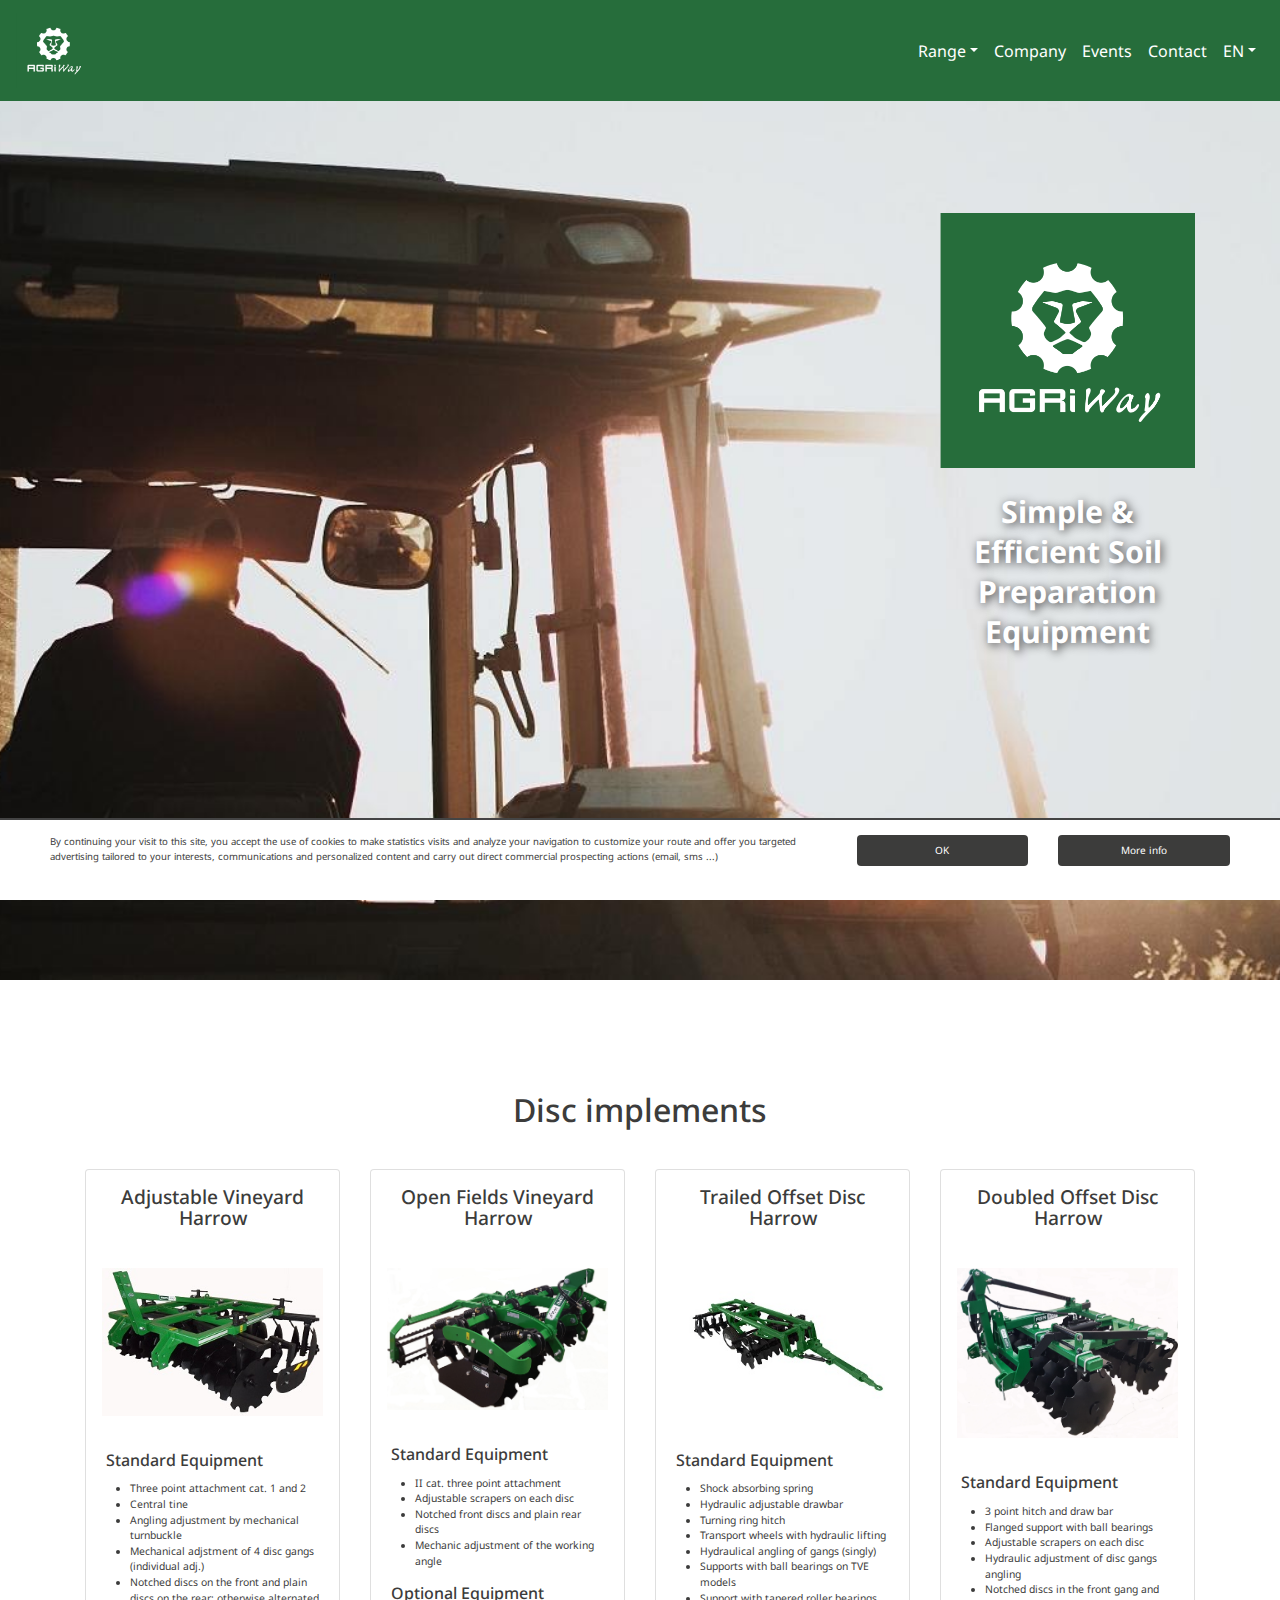
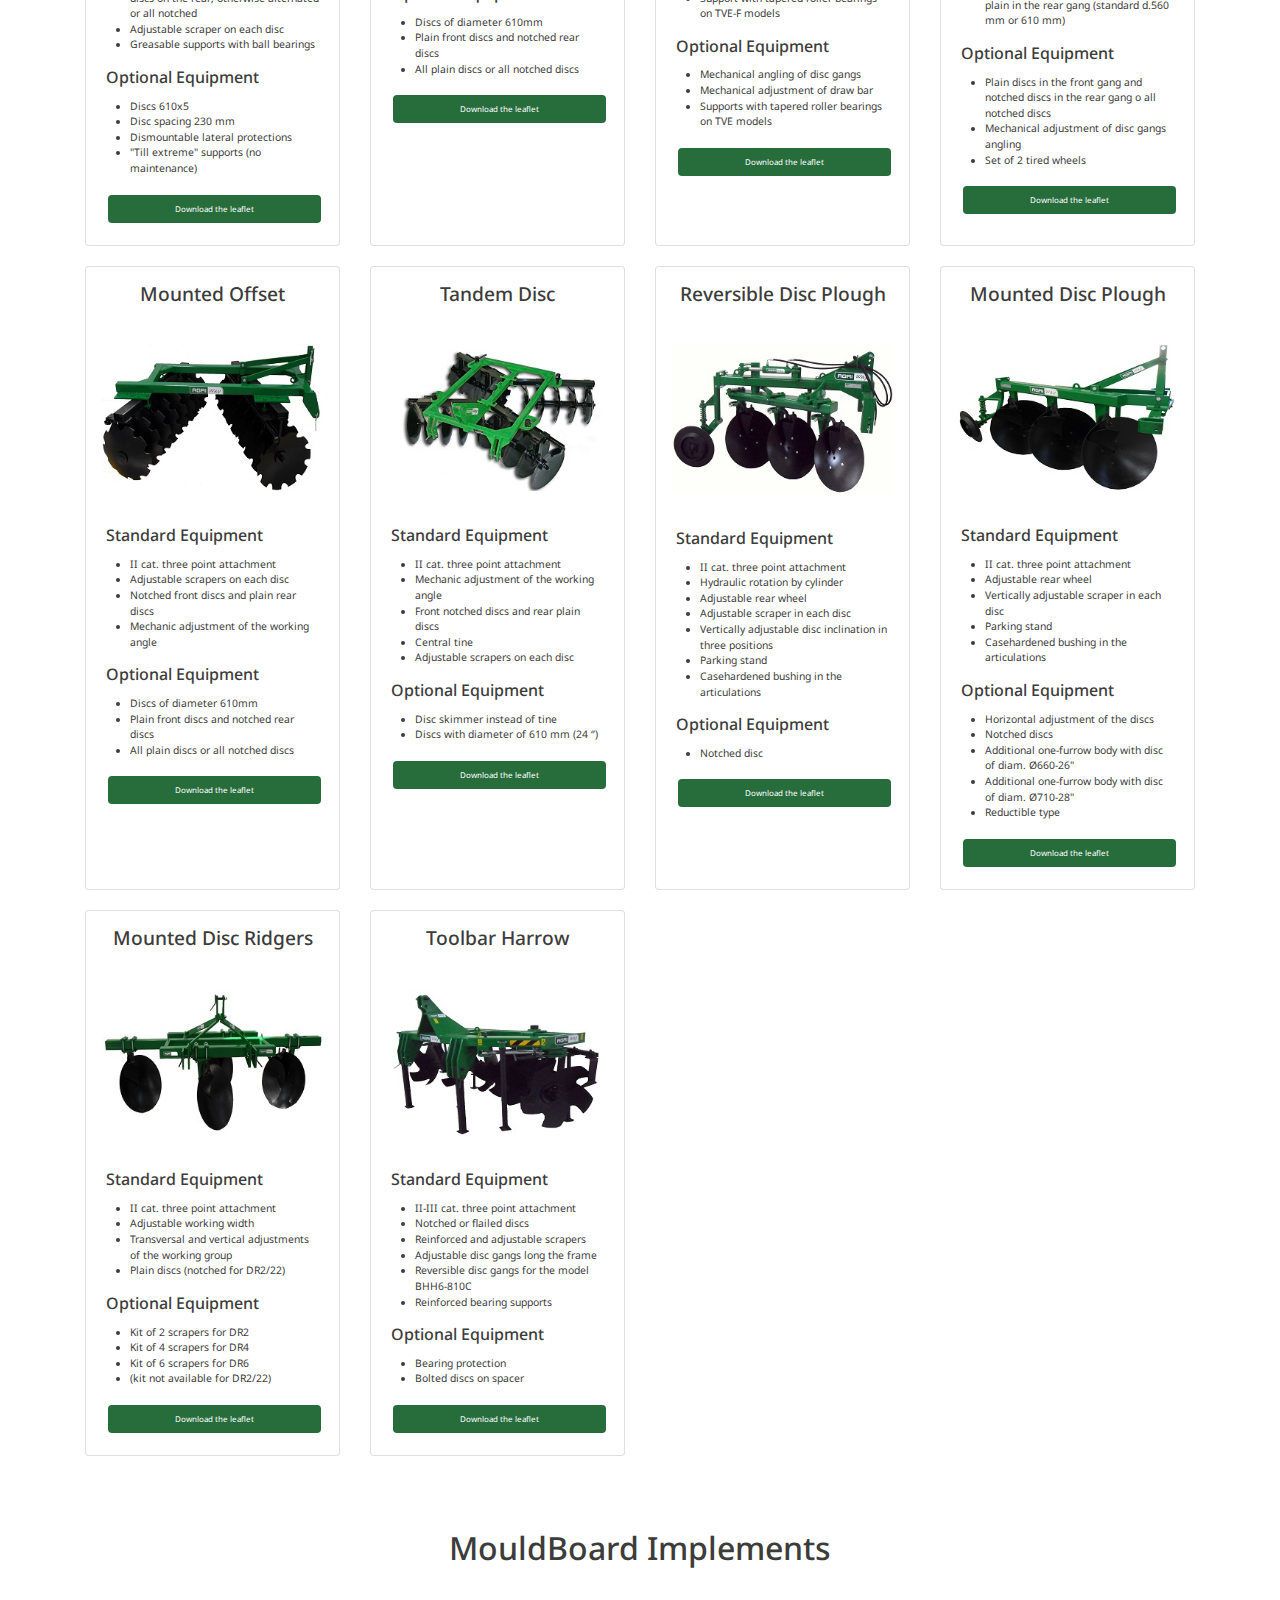
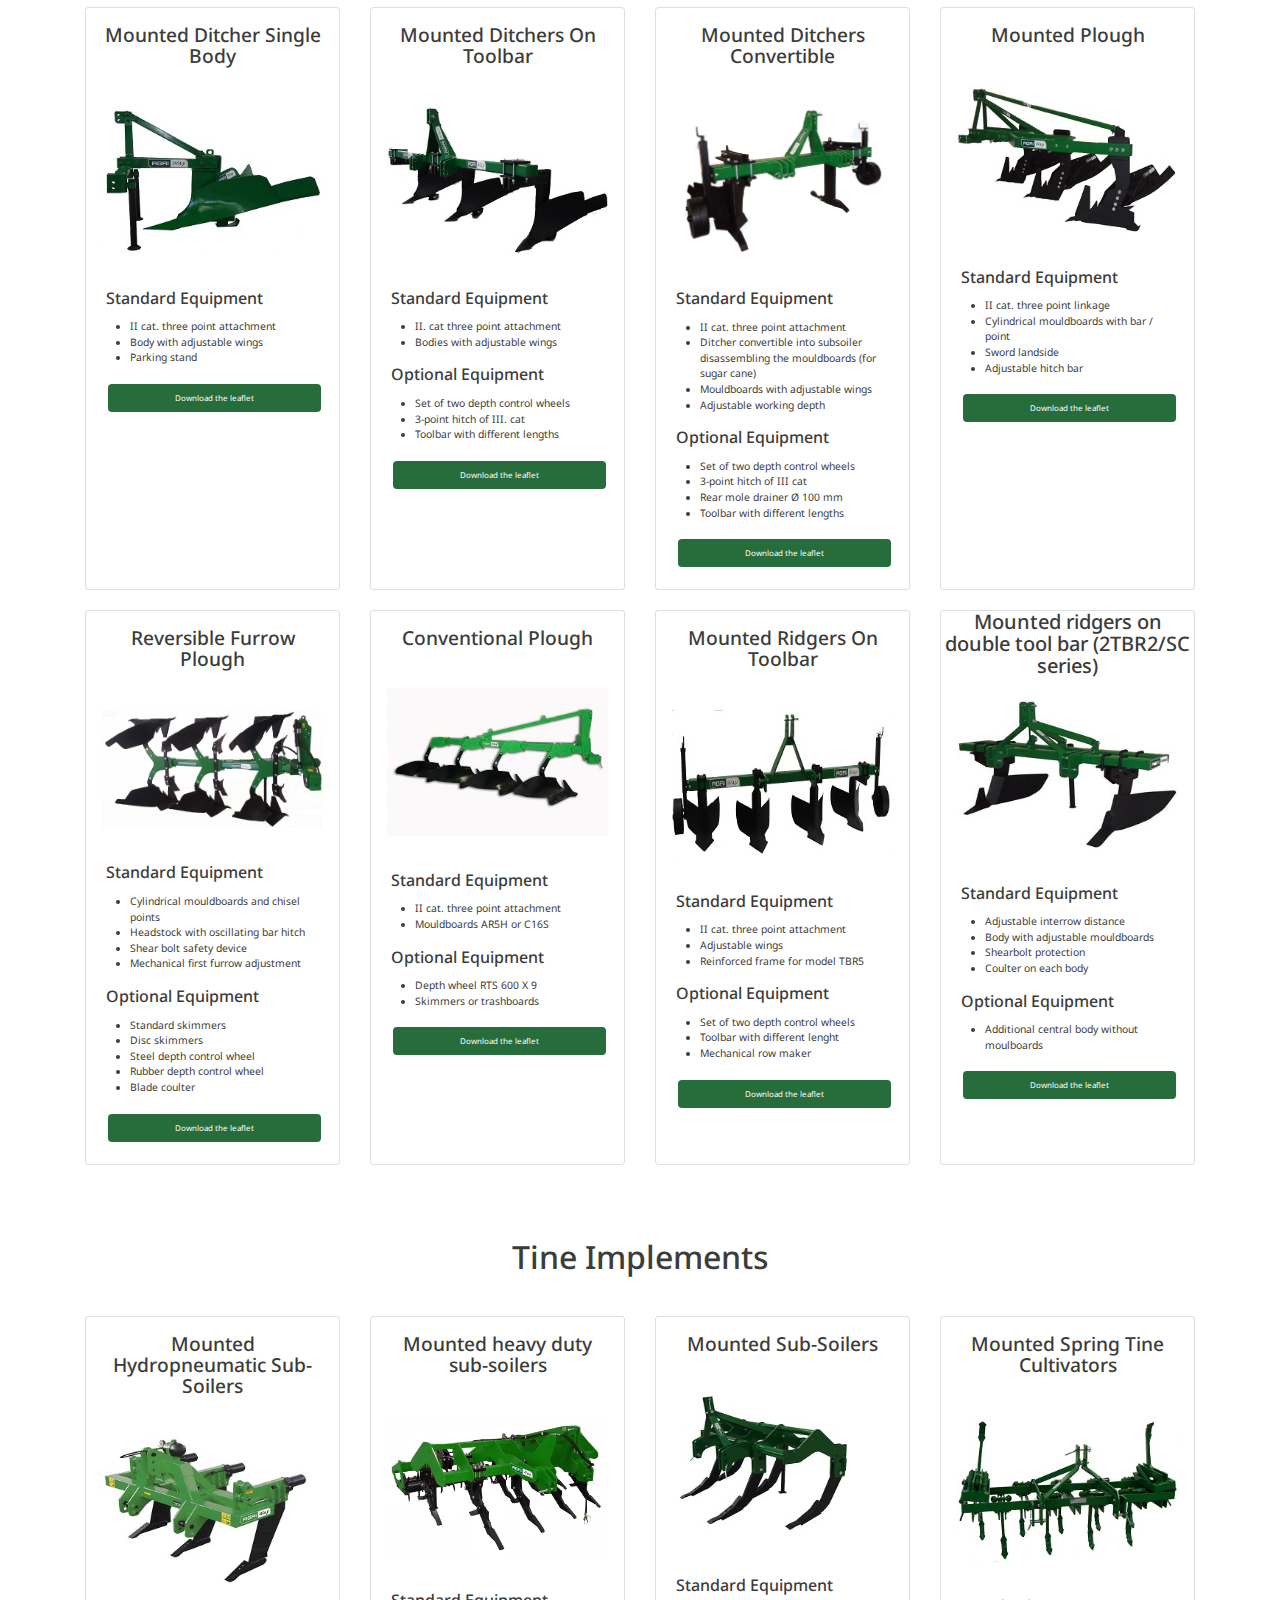
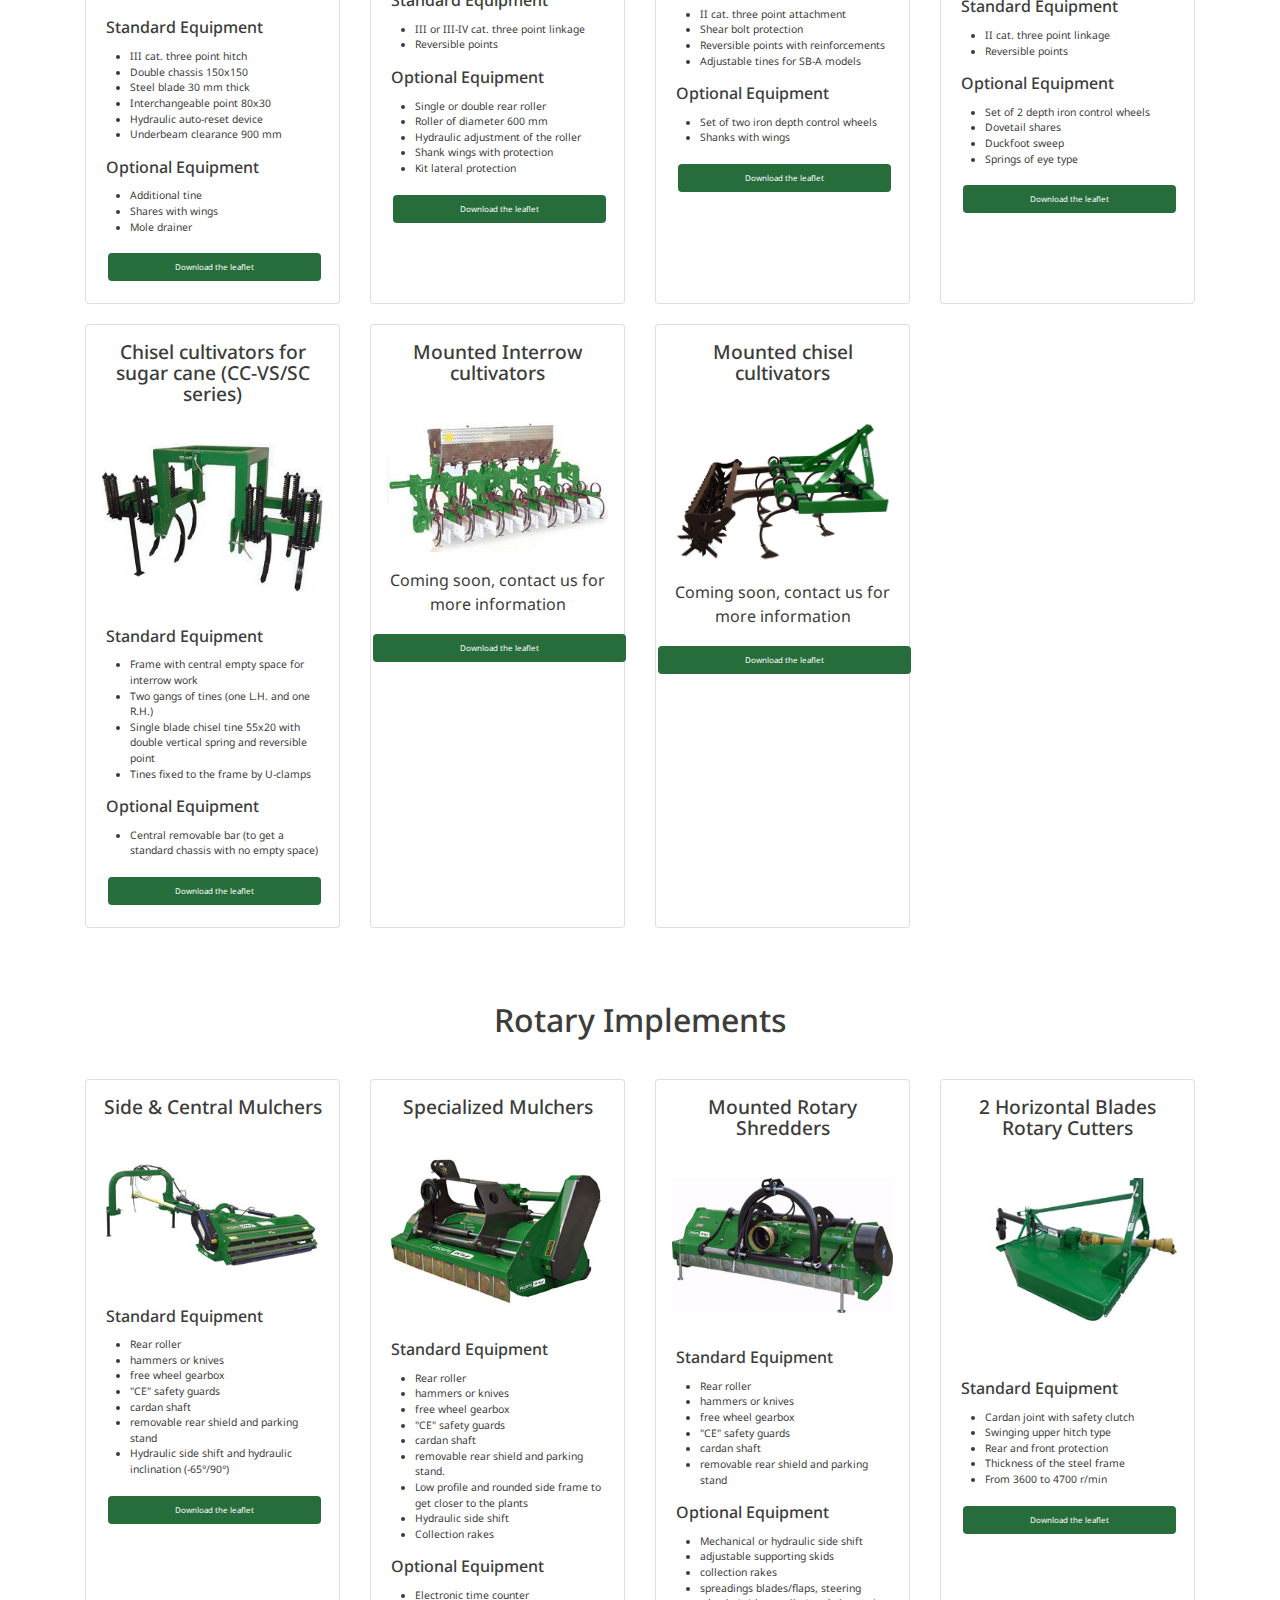
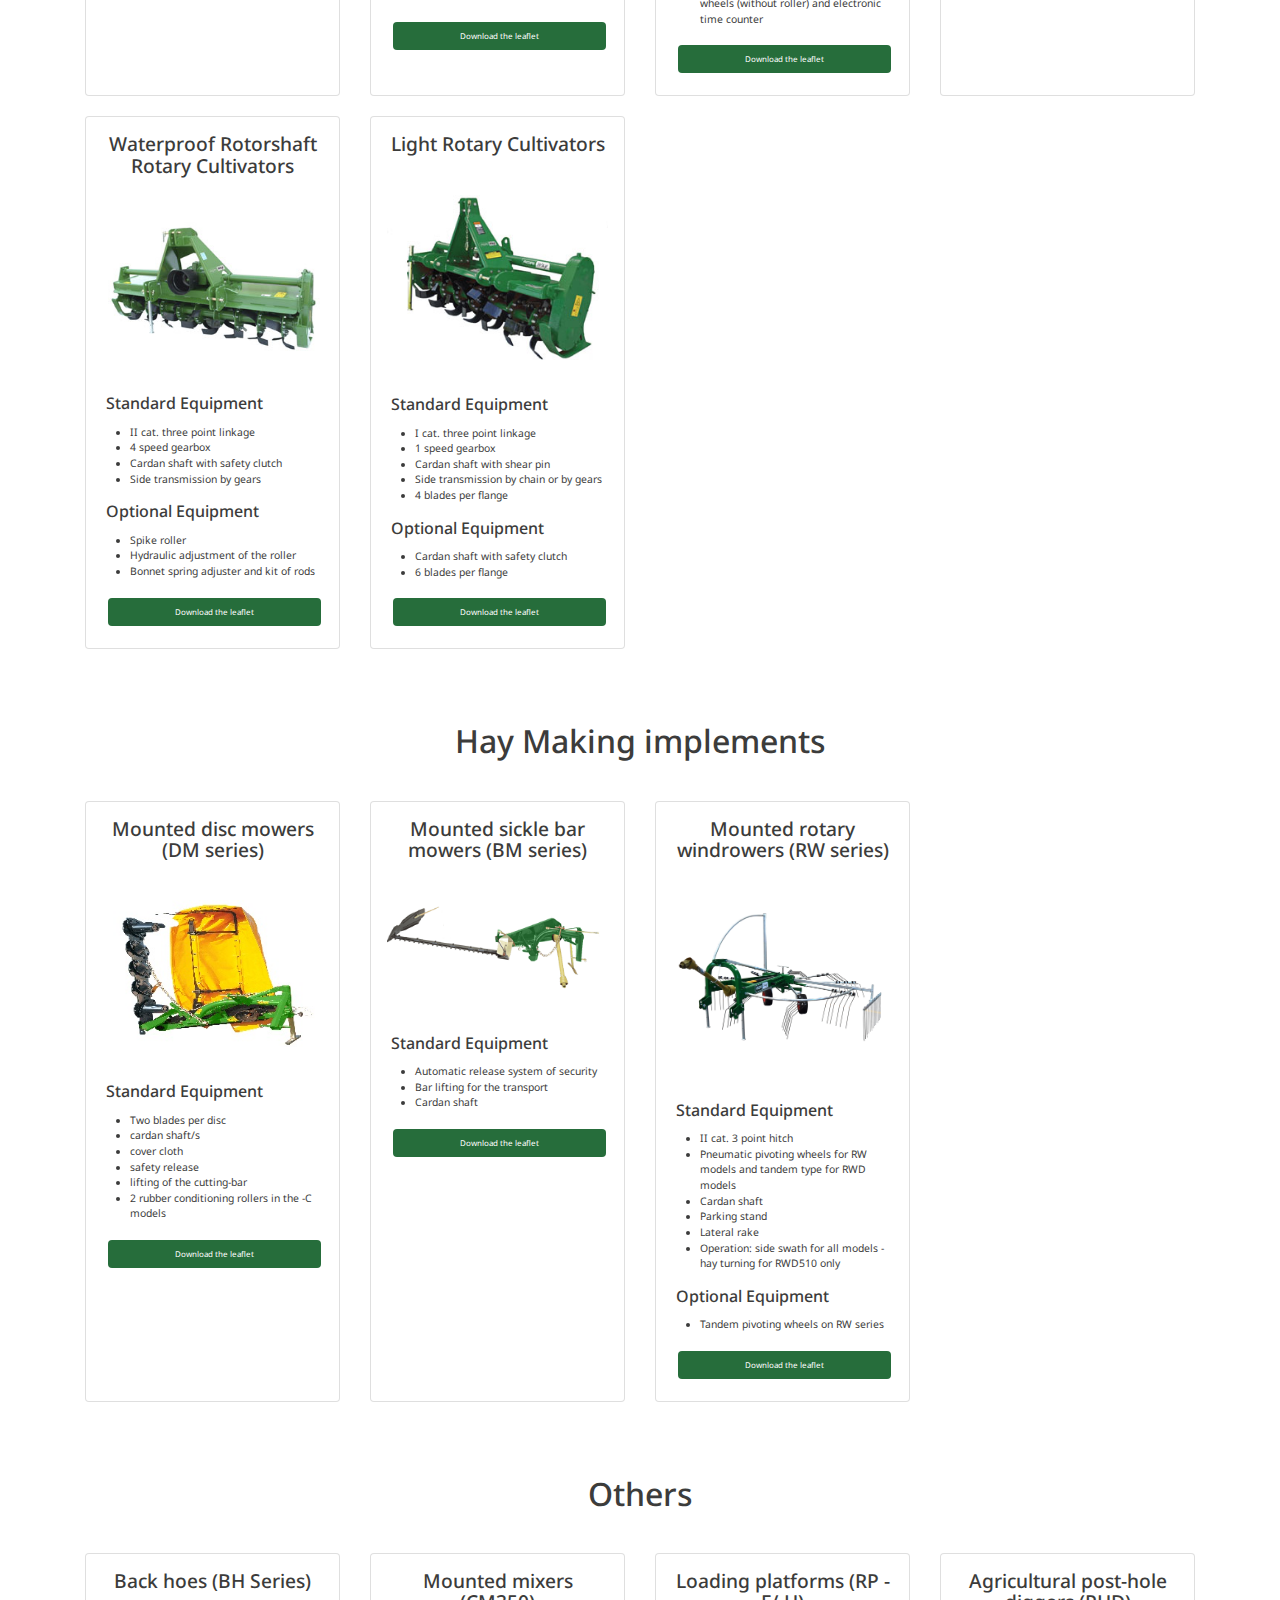
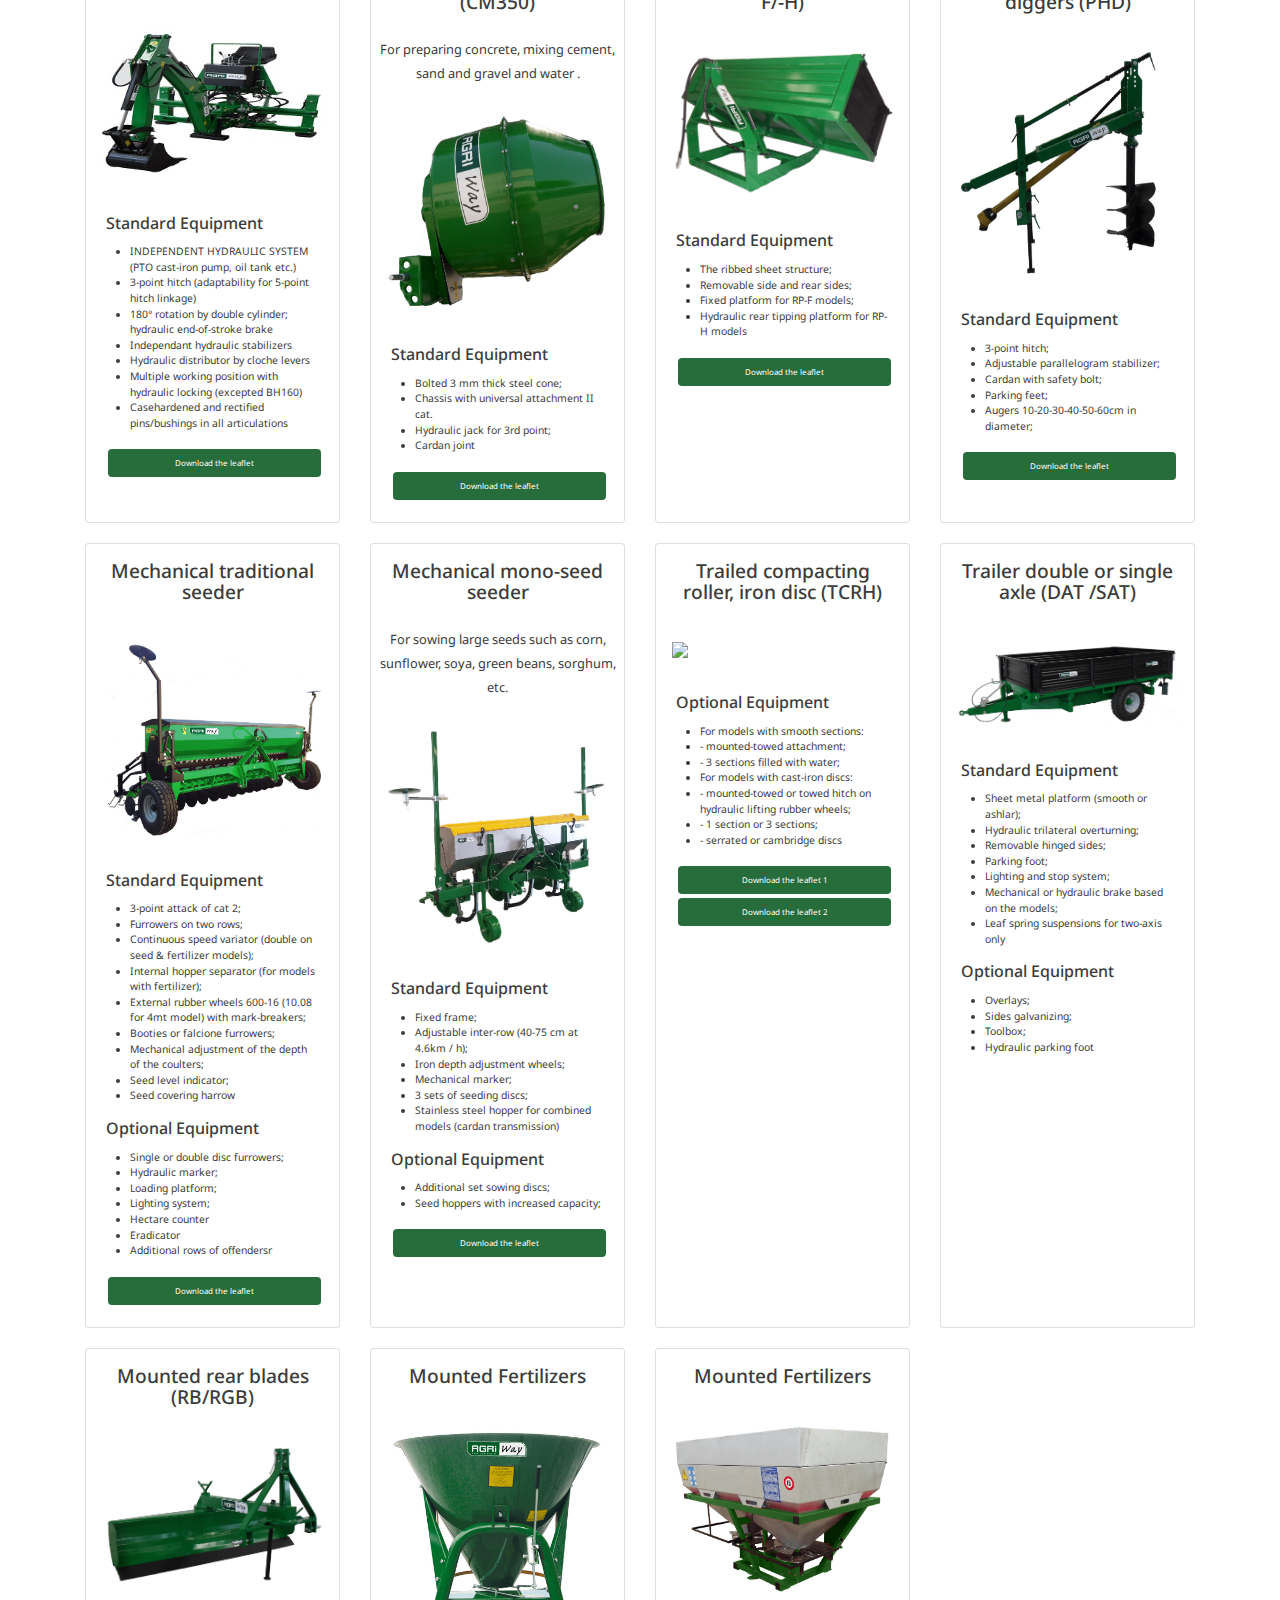
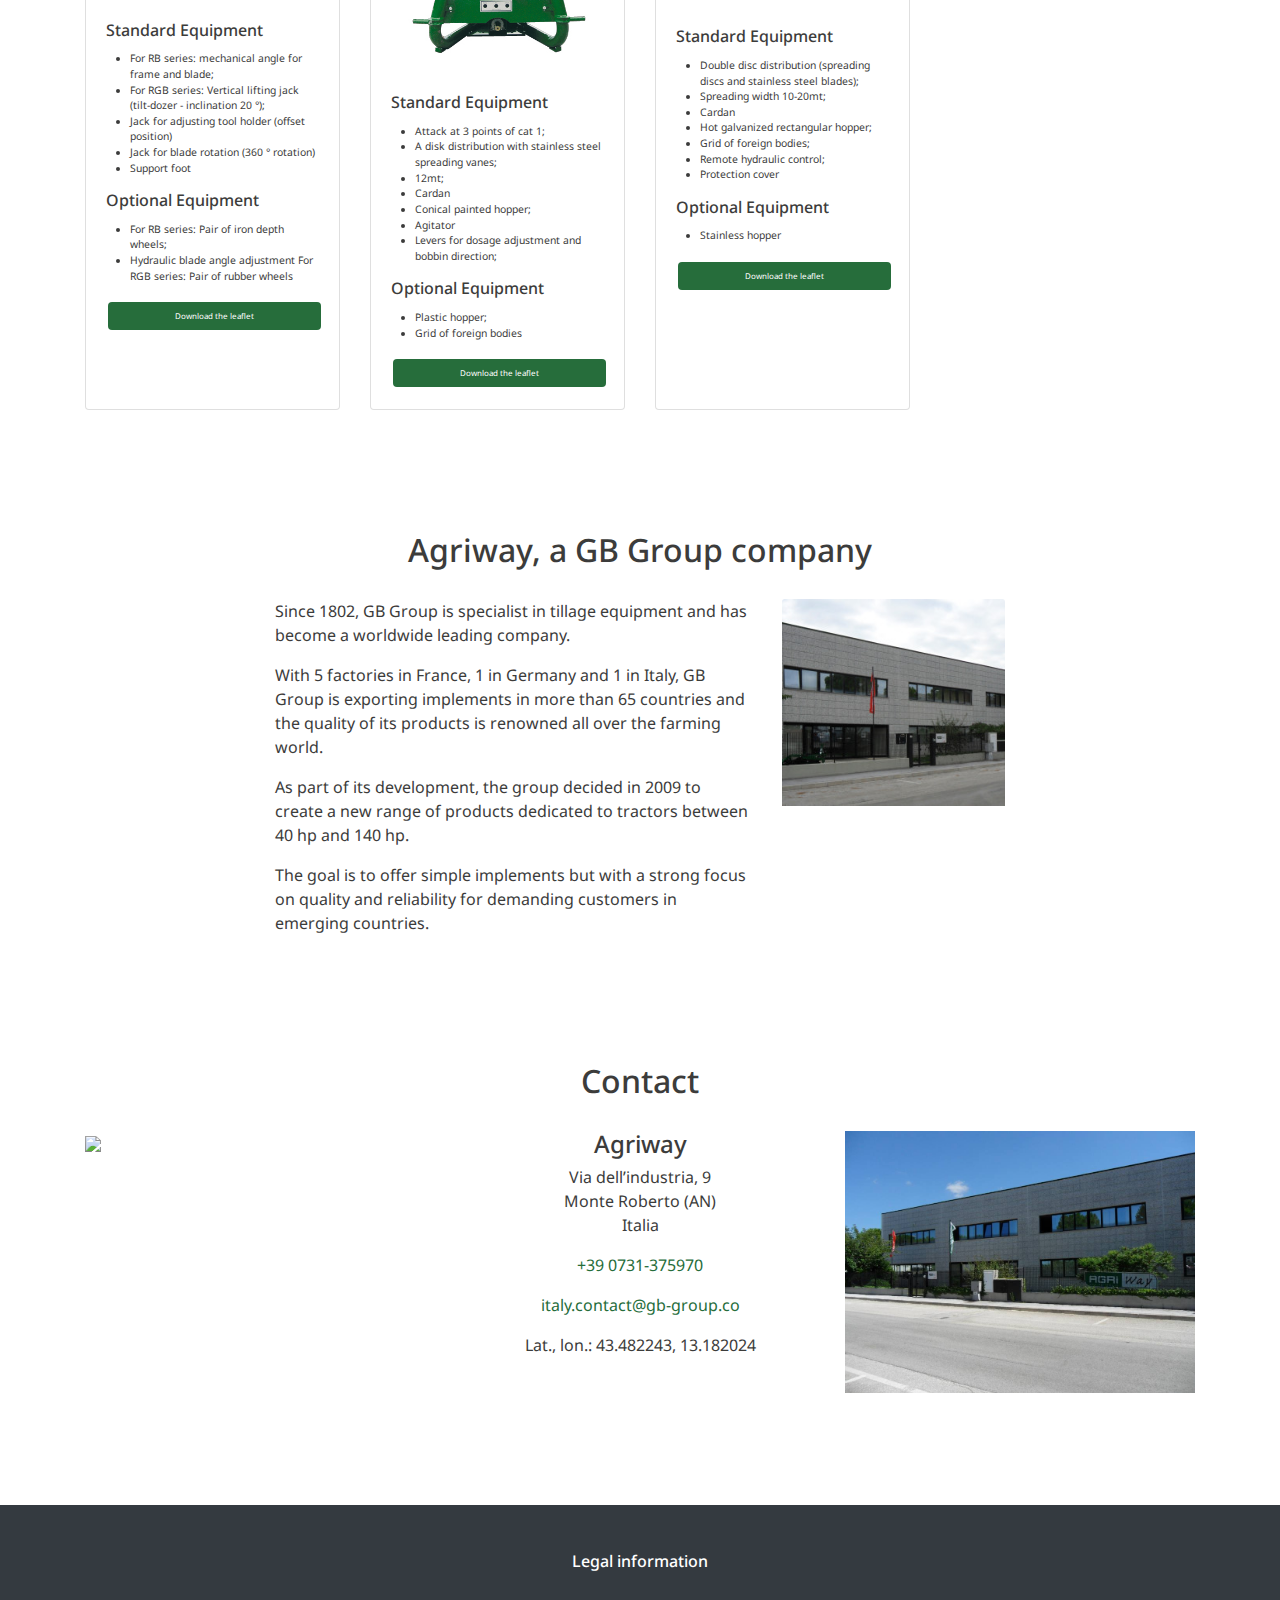
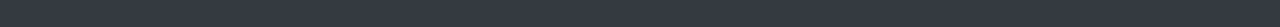
==== commit 1e2612d0: "adding the product 'coming soon' in other with the picture" ====
--- a/en/index.html
+++ b/en/index.html
@@ -934,7 +934,7 @@
                         <li>Lateral rake </li>
                         <li>Operation: side swath for all models - hay turning for RWD510 only </li>
                       </ul>
-                    <h6 class="card-title">Optional Equipment</h6>
+                        <h6 class="card-title">Optional Equipment</h6>
                       <ul>
                         <li>Tandem pivoting wheels on RW series</li>
                       </ul>
@@ -974,95 +974,243 @@
                 </div>
             </div>
 
-        </div>
-
-        <div class="title-range" >
-            <h2 class="text-center">Prochainement sur le siteweb</h2>
-        </div>    
-       
-        <div class="row">
-
             <div class="agriway-product col-12 col-sm-6 col-md-4 col-lg-3 col-xl-3">
                 <div class="card card-range shadow">
                   <h5 class="text-center title-product">Mounted mixers (CM350)</h5>
-                  <p class="text-center">Coming soon, contact us for more information</p>
-                  <div>
-                    <a class="btn btn-agri" href="http://marketing.cellar.services.clever-cloud.com/catalogues/agriway/COMING%20SOON_mixers.pdf" target="_blank">Download the leaflet</a>
-                </div>
+                  <p class="text-center"><small>For preparing concrete, mixing cement, sand and gravel and water .</small></p>
+                  <img class="card-img-top" src="../img/mounted_mixers_CM350_agriway.jpg">
+                  <div class="card-body">
+                    <h6 class="card-title">Standard Equipment</h6>
+                      <ul>
+                        <li>Bolted 3 mm thick steel cone;</li>
+                        <li>Chassis with universal attachment II cat.</li>
+                        <li>Hydraulic jack for 3rd point;</li>
+                        <li>Cardan joint</li>
+                      </ul>
+                      <div>
+                        <a class="btn btn-agri" href="http://marketing.cellar.services.clever-cloud.com/catalogues/agriway/COMING%20SOON_mixers.pdf" target="_blank">Download the leaflet</a>
+                    </div>
+                  </div>
                 </div>
             </div>
             <div class="agriway-product col-12 col-sm-6 col-md-4 col-lg-3 col-xl-3">
                 <div class="card card-range shadow">
                   <h5 class="text-center title-product">Loading platforms (RP -F/-H)</h5>
-                  <p class="text-center">Coming soon, contact us for more information</p>
-                  <div>
-                    <a class="btn btn-agri" href="http://marketing.cellar.services.clever-cloud.com/catalogues/agriway/COMING%20SOON_loading%20platforms.pdf" target="_blank">Download the leaflet</a>
-                </div>
+                  <img class="card-img-top" src="../img/rear_loading_platform_RP_agriway.jpg">
+                  <div class="card-body">
+                    <h6 class="card-title">Standard Equipment</h6>
+                      <ul>
+                        <li>The ribbed sheet structure;</li>
+                        <li>Removable side and rear sides;</li>
+                        <li>Fixed platform for RP-F models;</li>
+                        <li>Hydraulic rear tipping platform for RP-H models</li>
+                      </ul>
+                      <div>
+                        <a class="btn btn-agri" href="http://marketing.cellar.services.clever-cloud.com/catalogues/agriway/COMING%20SOON_loading%20platforms.pdf" target="_blank">Download the leaflet</a>
+                    </div>
+                  </div>
                 </div>
             </div>
             <div class="agriway-product col-12 col-sm-6 col-md-4 col-lg-3 col-xl-3">
                 <div class="card card-range shadow">
                   <h5 class="text-center title-product">Agricultural post-hole diggers (PHD)</h5>
-                  <p class="text-center">Coming soon, contact us for more information</p>
-                  <div>
-                    <a class="btn btn-agri" href="http://marketing.cellar.services.clever-cloud.com/catalogues/agriway/COMING%20SOON_ag%20posthole%20diggers.pdf" target="_blank">Download the leaflet</a>
-                </div>
+                  <img class="card-img-top" src="../img/post_hole_digger_PHD_agriway.jpg">
+                  <div class="card-body">
+                    <h6 class="card-title">Standard Equipment</h6>
+                      <ul>
+                        <li>3-point hitch;</li>
+                        <li>Adjustable parallelogram stabilizer;</li>
+                        <li>Cardan with safety bolt;</li>
+                        <li>Parking feet;</li>
+                        <li>Augers 10-20-30-40-50-60cm in diameter;</li>
+                      </ul>
+                      <div>
+                        <a class="btn btn-agri" href="http://marketing.cellar.services.clever-cloud.com/catalogues/agriway/COMING%20SOON_ag%20posthole%20diggers.pdf" target="_blank">Download the leaflet</a>
+                    </div>
+                  </div>
                 </div>
             </div>
             <div class="agriway-product col-12 col-sm-6 col-md-4 col-lg-3 col-xl-3">
                 <div class="card card-range shadow">
-                  <h5 class="text-center title-product">Mechanical seeder</h5>
-                  <p class="text-center">Coming soon, contact us for more information</p>
-                  <div>
-                    <a class="btn btn-agri" href="http://marketing.cellar.services.clever-cloud.com/catalogues/agriway/COMING%20SOON_mechanical%20seeder%201.pdf" target="_blank">Download the leaflet 1</a>
-                </div>
-                <div>
-                    <a class="btn btn-agri" href="http://marketing.cellar.services.clever-cloud.com/catalogues/agriway/COMING%20SOON_mechanical%20seeder%202.pdf" target="_blank">Download the leaflet 2</a>
-                </div>
+                  <h5 class="text-center title-product">Mechanical traditional seeder</h5>
+                  <img class="card-img-top" src="../img/traditional_seeder_drill_agriway.jpg">
+                  <div class="card-body">
+                    <h6 class="card-title">Standard Equipment</h6>
+                      <ul>
+                        <li>3-point attack of cat 2;</li>
+                        <li>Furrowers on two rows;</li>
+                        <li>Continuous speed variator (double on seed & fertilizer models);</li>
+                        <li>Internal hopper separator (for models with fertilizer);</li>
+                        <li>External rubber wheels 600-16 (10.08 for 4mt model) with mark-breakers;</li>
+                        <li>Booties or falcione furrowers;</li>
+                        <li>Mechanical adjustment of the depth of the coulters;</li>
+                        <li>Seed level indicator;</li>
+                        <li>Seed covering harrow</li>
+                      </ul>
+                      <h6 class="card-title">Optional Equipment</h6>
+                      <ul>
+                        <li>Single or double disc furrowers;</li>
+                        <li>Hydraulic marker;</li>
+                        <li>Loading platform;</li>
+                        <li>Lighting system;</li>
+                        <li>Hectare counter</li>
+                        <li>Eradicator</li>
+                        <li>Additional rows of offendersr</li>
+                      </ul>
+                      <div>
+                        <a class="btn btn-agri" href="http://marketing.cellar.services.clever-cloud.com/catalogues/agriway/COMING%20SOON_mechanical%20seeder%201.pdf" target="_blank">Download the leaflet</a>
+                    </div>
+                  </div>
+                </div>
+            </div>
+            <div class="agriway-product col-12 col-sm-6 col-md-4 col-lg-3 col-xl-3">
+                <div class="card card-range shadow">
+                  <h5 class="text-center title-product">Mechanical mono-seed seeder</h5>
+                  <p class="text-center"><small>For sowing large seeds such as corn, sunflower, soya, green beans, sorghum, etc.</small></p>
+                  <img class="card-img-top" src="../img/monoseed_seeder_drill_agriway.jpg">
+                  <div class="card-body">
+                    <h6 class="card-title">Standard Equipment</h6>
+                      <ul>
+                        <li>Fixed frame;</li>
+                        <li>Adjustable inter-row (40-75 cm at 4.6km / h);</li>
+                        <li>Iron depth adjustment wheels;</li>
+                        <li>Mechanical marker;</li>
+                        <li>3 sets of seeding discs;</li>
+                        <li>Stainless steel hopper for combined models (cardan transmission)</li>
+                      </ul>
+                      <h6 class="card-title">Optional Equipment</h6>
+                      <ul>
+                        <li>Additional set sowing discs;</li>
+                        <li>Seed hoppers with increased capacity;</li>
+                      </ul>
+                      <div>
+                        <a class="btn btn-agri" href="http://marketing.cellar.services.clever-cloud.com/catalogues/agriway/COMING%20SOON_mechanical%20seeder%202.pdf" target="_blank">Download the leaflet</a>
+                    </div>
+                  </div>
                 </div>
             </div>
             <div class="agriway-product col-12 col-sm-6 col-md-4 col-lg-3 col-xl-3">
                 <div class="card card-range shadow">
                   <h5 class="text-center title-product">Trailed compacting roller, iron disc (TCRH)</h5>
-                  <p class="text-center">Coming soon, contact us for more information</p>
-                  <div>
-                    <a class="btn btn-agri" href="" target="_blank">Download the leaflet</a>
-                </div>
+                  <img class="card-img-top" src="../img/trailed_compacting_roller_TCRH_agriway.jpg">
+                  <div class="card-body">
+                    <h6 class="card-title">Optional Equipment</h6>
+                      <ul>
+                        <li>For models with smooth sections: </li>
+                        <li>- mounted-towed attachment;</li>
+                        <li>- 3 sections filled with water;</li>
+                        <li>For models with cast-iron discs:</li>
+                        <li>- mounted-towed or towed hitch on hydraulic lifting rubber wheels;</li>
+                        <li>- 1 section or 3 sections;</li>
+                        <li>- serrated or cambridge discs</li>
+                      </ul>
+                      <div>
+                        <a class="btn btn-agri" href="http://marketing.cellar.services.clever-cloud.com/catalogues/agriway/COMING%20SOON_roller%201.pdf" target="_blank">Download the leaflet 1</a>
+                    </div>
+                    <div>
+                        <a class="btn btn-agri" href="http://marketing.cellar.services.clever-cloud.com/catalogues/agriway/COMING%20SOON_roller%202.pdf" target="_blank">Download the leaflet 2</a>
+                    </div>
+                  </div>
                 </div>
             </div>
             <div class="agriway-product col-12 col-sm-6 col-md-4 col-lg-3 col-xl-3">
                 <div class="card card-range shadow">
                   <h5 class="text-center title-product">Trailer double or single axle (DAT /SAT)</h5>
-                  <p class="text-center">Coming soon, contact us for more information</p>
-                  <div>
-                    <a class="btn btn-agri" href="http://marketing.cellar.services.clever-cloud.com/catalogues/agriway/COMING%20SOON_roller%201.pdf" target="_blank">Download the leaflet 1</a>
-                </div>
-                <div>
-                    <a class="btn btn-agri" href="http://marketing.cellar.services.clever-cloud.com/catalogues/agriway/COMING%20SOON_roller%202.pdf" target="_blank">Download the leaflet 2</a>
-                </div>
+                  <img class="card-img-top" src="../img/trailers_double_single_axle_agriway.jpg">
+                  <div class="card-body">
+                    <h6 class="card-title">Standard Equipment</h6>
+                      <ul>
+                        <li>Sheet metal platform (smooth or ashlar);</li>
+                        <li>Hydraulic trilateral overturning;</li>
+                        <li>Removable hinged sides;</li>
+                        <li>Parking foot;</li>
+                        <li>Lighting and stop system;</li>
+                        <li>Mechanical or hydraulic brake based on the models;</li>
+                        <li>Leaf spring suspensions for two-axis only</li>
+                      </ul>
+                      <h6 class="card-title">Optional Equipment</h6>
+                      <ul>
+                        <li>Overlays;</li>
+                        <li>Sides galvanizing;</li>
+                        <li>Toolbox;</li>
+                        <li>Hydraulic parking foot</li>
+                      </ul>
+                  </div>
                 </div>
             </div>
             <div class="agriway-product col-12 col-sm-6 col-md-4 col-lg-3 col-xl-3">
                 <div class="card card-range shadow">
                   <h5 class="text-center title-product">Mounted rear blades (RB/RGB)</h5>
-                  <!--<img class="card-img-top" src="../img/blades_coming soon.jpg">-->
-                  <p class="text-center">Coming soon, contact us for more information</p>
-                  <div>
-                    <a class="btn btn-agri" href="http://marketing.cellar.services.clever-cloud.com/catalogues/agriway/COMING%20SOON_mounted%20rear%20blades.pdf" target="_blank">Download the leaflet</a>
-                </div>
+                  <img class="card-img-top" src="../img/mounted_rear_blades_agriway.jpg">
+                  <div class="card-body">
+                    <h6 class="card-title">Standard Equipment</h6>
+                      <ul>
+                        <li>For RB series: mechanical angle for frame and blade;</li>
+                        <li>For RGB series: Vertical lifting jack (tilt-dozer - inclination 20 °);</li>
+                        <li>Jack for adjusting tool holder (offset position)</li>
+                        <li>Jack for blade rotation (360 ° rotation)</li>
+                        <li>Support foot</li>
+                      </ul>
+                      <h6 class="card-title">Optional Equipment</h6>
+                      <ul>
+                        <li>For RB series: Pair of iron depth wheels;</li>
+                        <li>Hydraulic blade angle adjustment For RGB series: Pair of rubber wheels</li>
+                      </ul>
+                      <div>
+                        <a class="btn btn-agri" href="http://marketing.cellar.services.clever-cloud.com/catalogues/agriway/COMING%20SOON_mounted%20rear%20blades.pdf" target="_blank">Download the leaflet</a>
+                    </div>
+                  </div>
                 </div>
             </div>
             <div class="agriway-product col-12 col-sm-6 col-md-4 col-lg-3 col-xl-3">
                 <div class="card card-range shadow">
-                    <h5 class="text-center title-product">Mounted Fertilizers</h5>
-                    <!--<img class="card-img-top" src="../img/fertilizers_coming soon.jpg">-->
-                    <p class="text-center">Coming soon, contact us for more information</p>
-                    <div>
-                        <a class="btn btn-agri" href="http://marketing.cellar.services.clever-cloud.com/catalogues/agriway/COMING%20SOON_mounted%20fertilizer%201.pdf" target="_blank">Download the leaflet 1</a>
-                    </div>
-                    <div>
-                        <a class="btn btn-agri" href="http://marketing.cellar.services.clever-cloud.com/catalogues/agriway/COMING%20SOON_mounted%20fertilizer%202.pdf" target="_blank">Download the leaflet 2</a>
-                    </div>
+                  <h5 class="text-center title-product">Mounted Fertilizers</h5>
+                  <img class="card-img-top" src="../img/mounted_fertilizer_agriway.jpg">
+                  <div class="card-body">
+                    <h6 class="card-title">Standard Equipment</h6>
+                      <ul>
+                        <li>Attack at 3 points of cat 1;</li>
+                        <li>A disk distribution with stainless steel spreading vanes;</li>
+                        <li>12mt;</li>
+                        <li>Cardan</li>
+                        <li>Conical painted hopper;</li>
+                        <li>Agitator</li>
+                        <li>Levers for dosage adjustment and bobbin direction;</li>
+                      </ul>
+                      <h6 class="card-title">Optional Equipment</h6>
+                      <ul>
+                        <li>Plastic hopper;</li>
+                        <li>Grid of foreign bodies</li>
+                      </ul>
+                      <div>
+                        <a class="btn btn-agri" href="http://marketing.cellar.services.clever-cloud.com/catalogues/agriway/COMING%20SOON_mounted%20fertilizer%201.pdf" target="_blank">Download the leaflet</a>
+                    </div>
+                  </div>
+                </div>
+            </div>
+            <div class="agriway-product col-12 col-sm-6 col-md-4 col-lg-3 col-xl-3">
+                <div class="card card-range shadow">
+                  <h5 class="text-center title-product">Mounted Fertilizers</h5>
+                  <img class="card-img-top" src="../img/mounted_fertilizer_2_agriway.jpg">
+                  <div class="card-body">
+                    <h6 class="card-title">Standard Equipment</h6>
+                      <ul>
+                        <li>Double disc distribution (spreading discs and stainless steel blades);</li>
+                        <li>Spreading width 10-20mt;</li>
+                        <li>Cardan</li>
+                        <li>Hot galvanized rectangular hopper;</li>
+                        <li>Grid of foreign bodies;</li>
+                        <li>Remote hydraulic control;</li>
+                        <li>Protection cover</li>
+                      </ul>
+                      <h6 class="card-title">Optional Equipment</h6>
+                      <ul>
+                        <li>Stainless hopper</li>
+                      </ul>
+                      <div>
+                        <a class="btn btn-agri" href="http://marketing.cellar.services.clever-cloud.com/catalogues/agriway/COMING%20SOON_mounted%20fertilizer%202.pdf" target="_blank">Download the leaflet</a>
+                    </div>
+                  </div>
                 </div>
             </div>
 
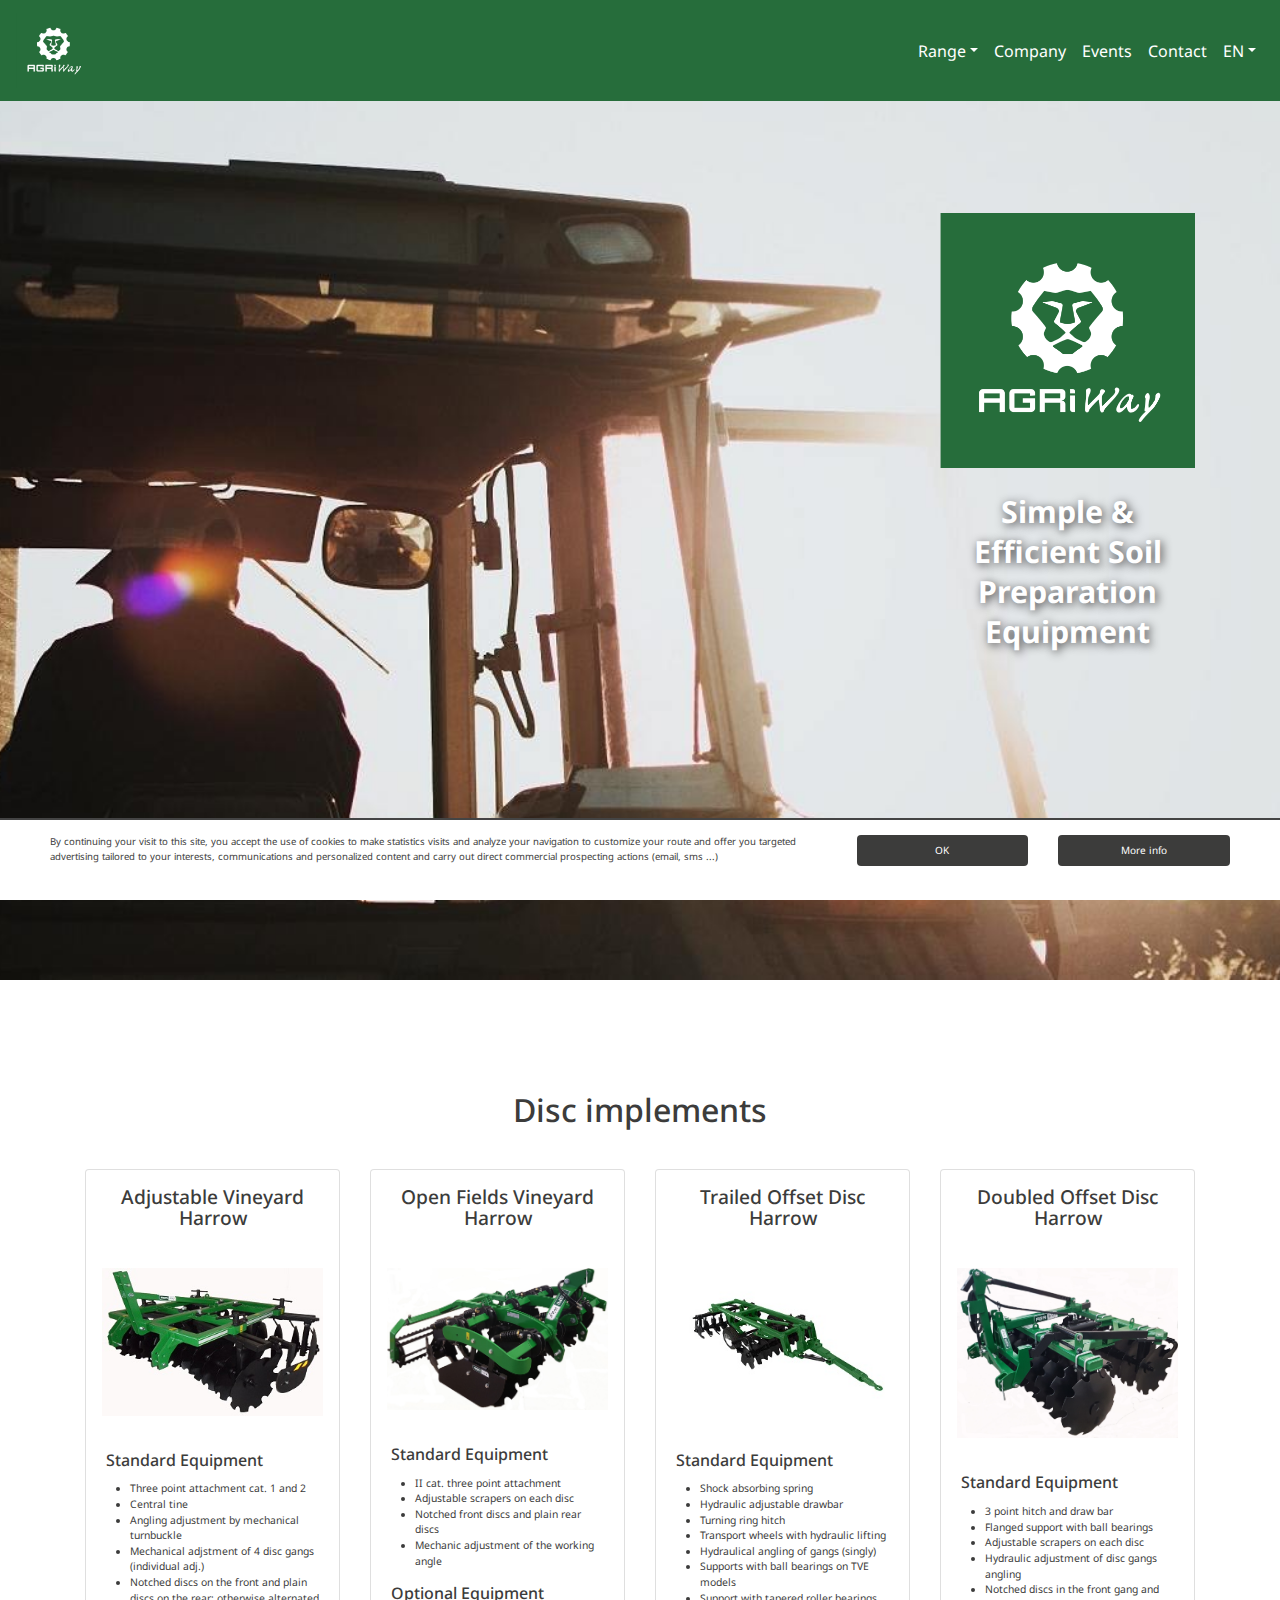
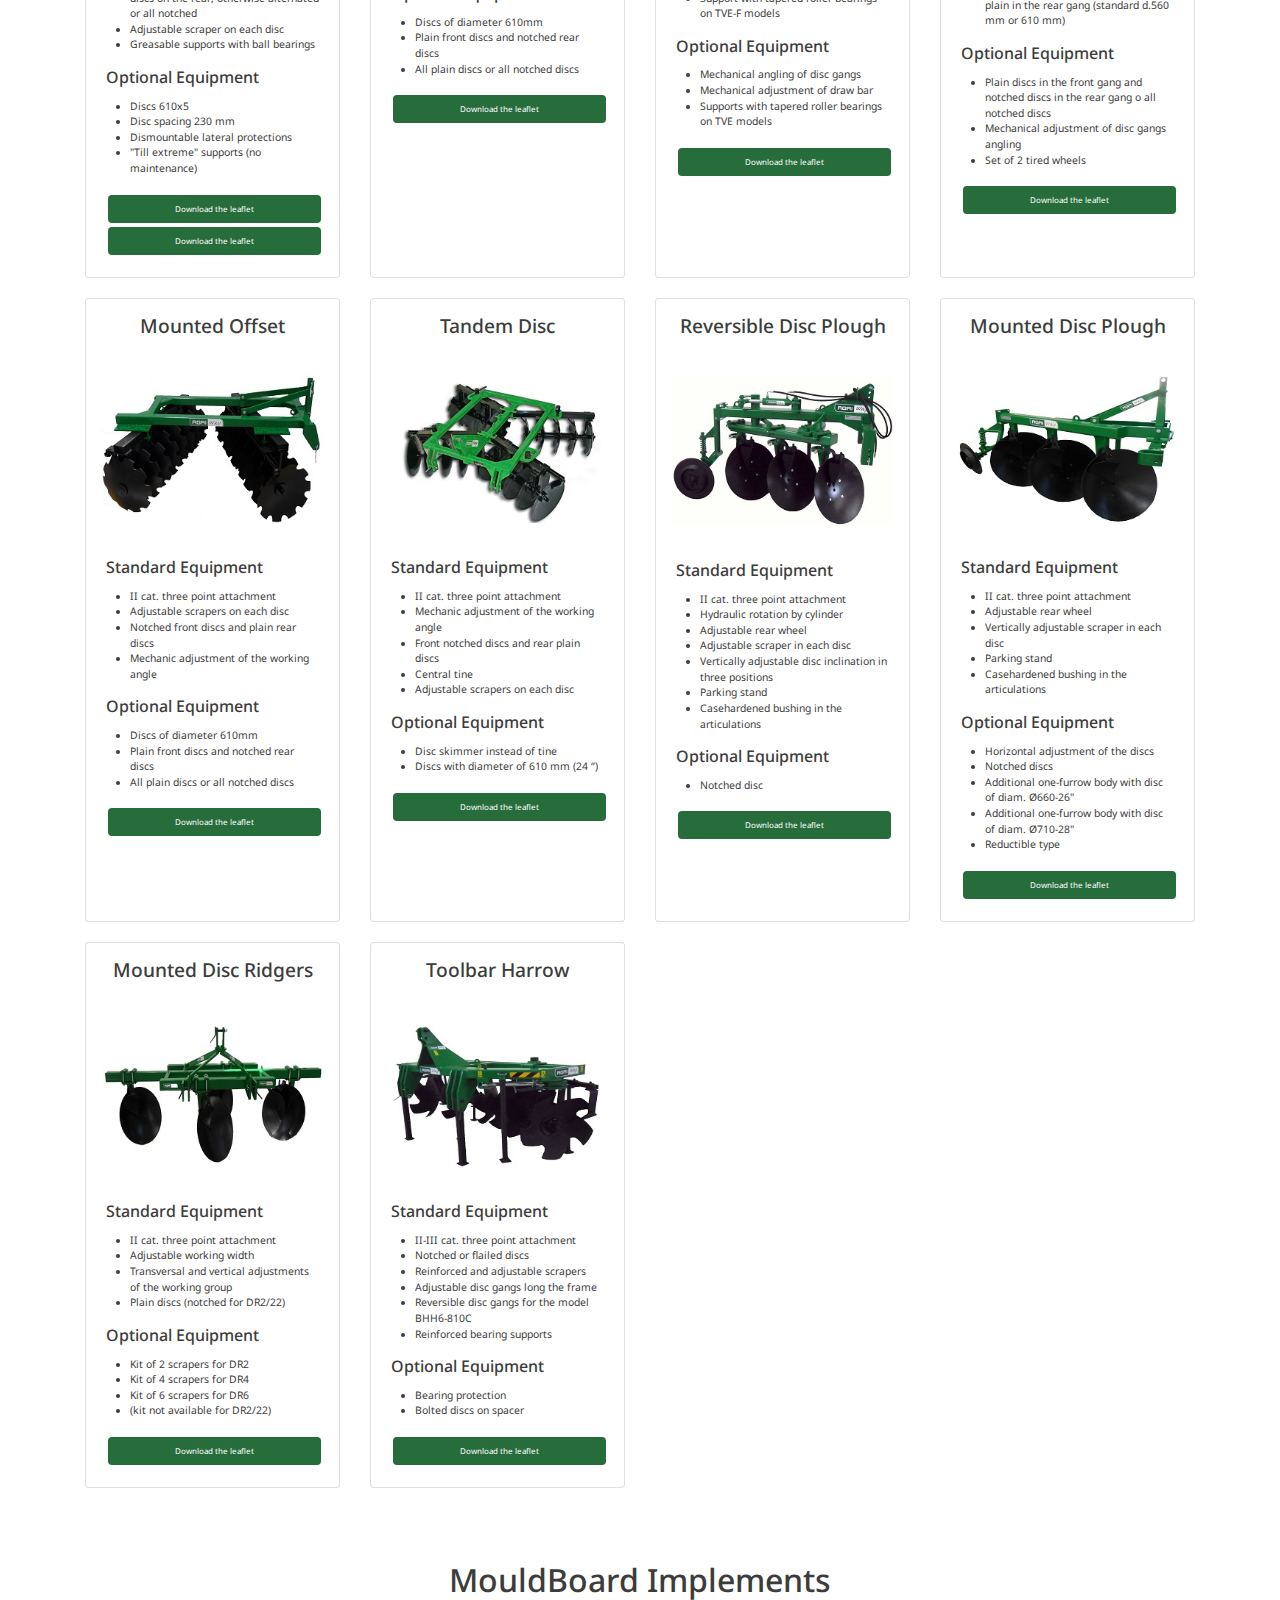
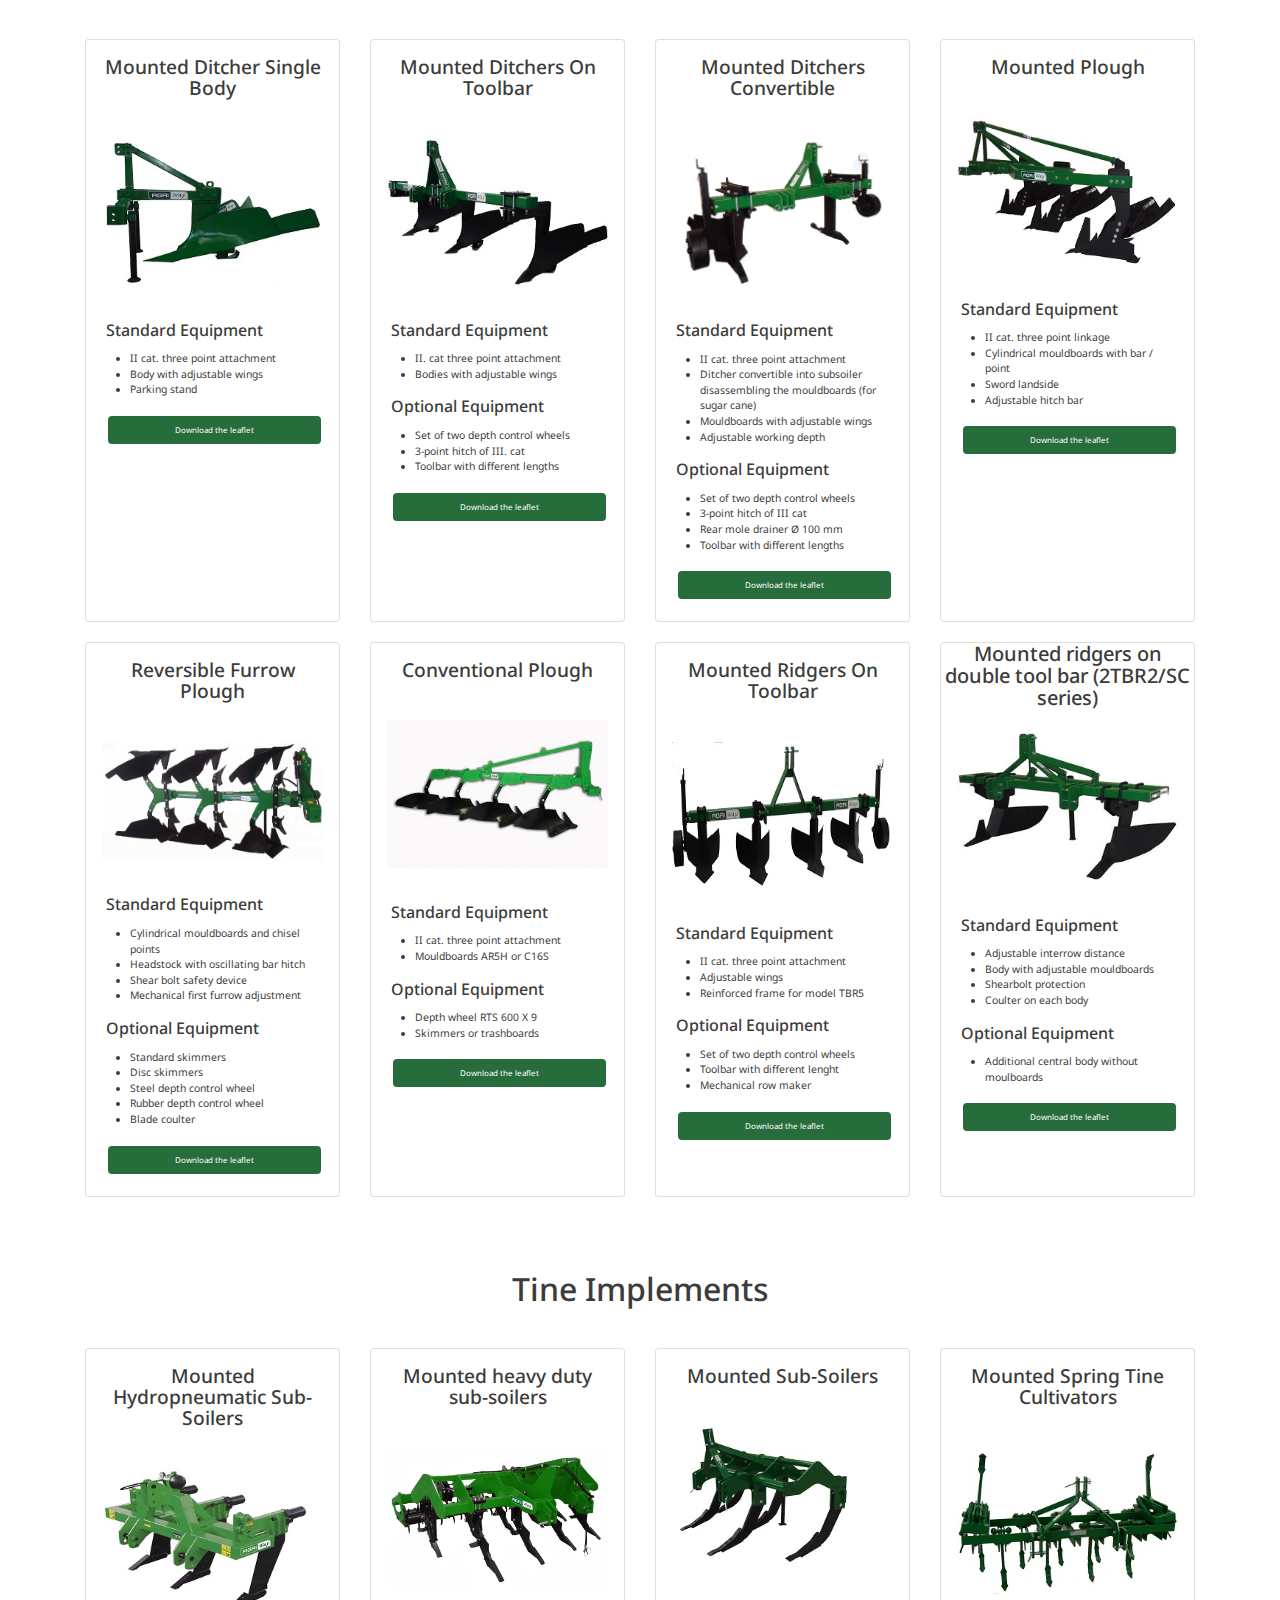
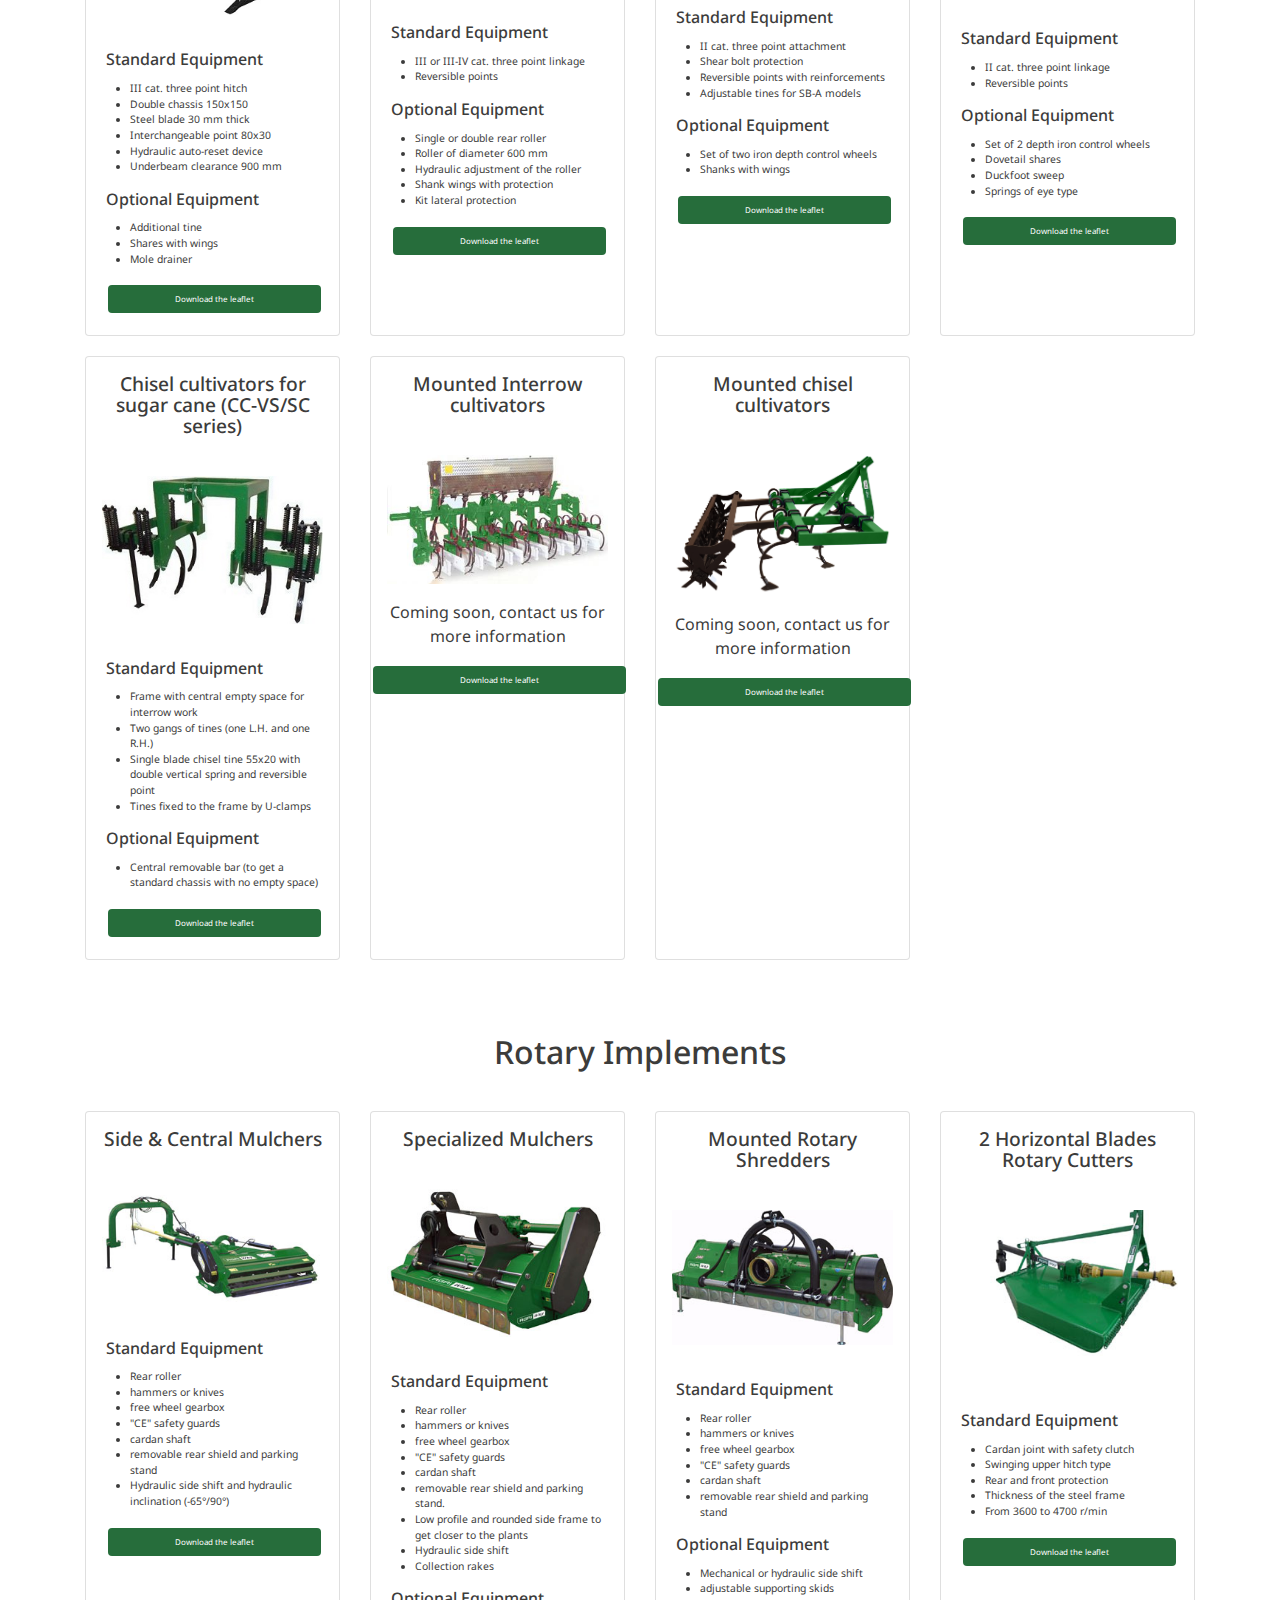
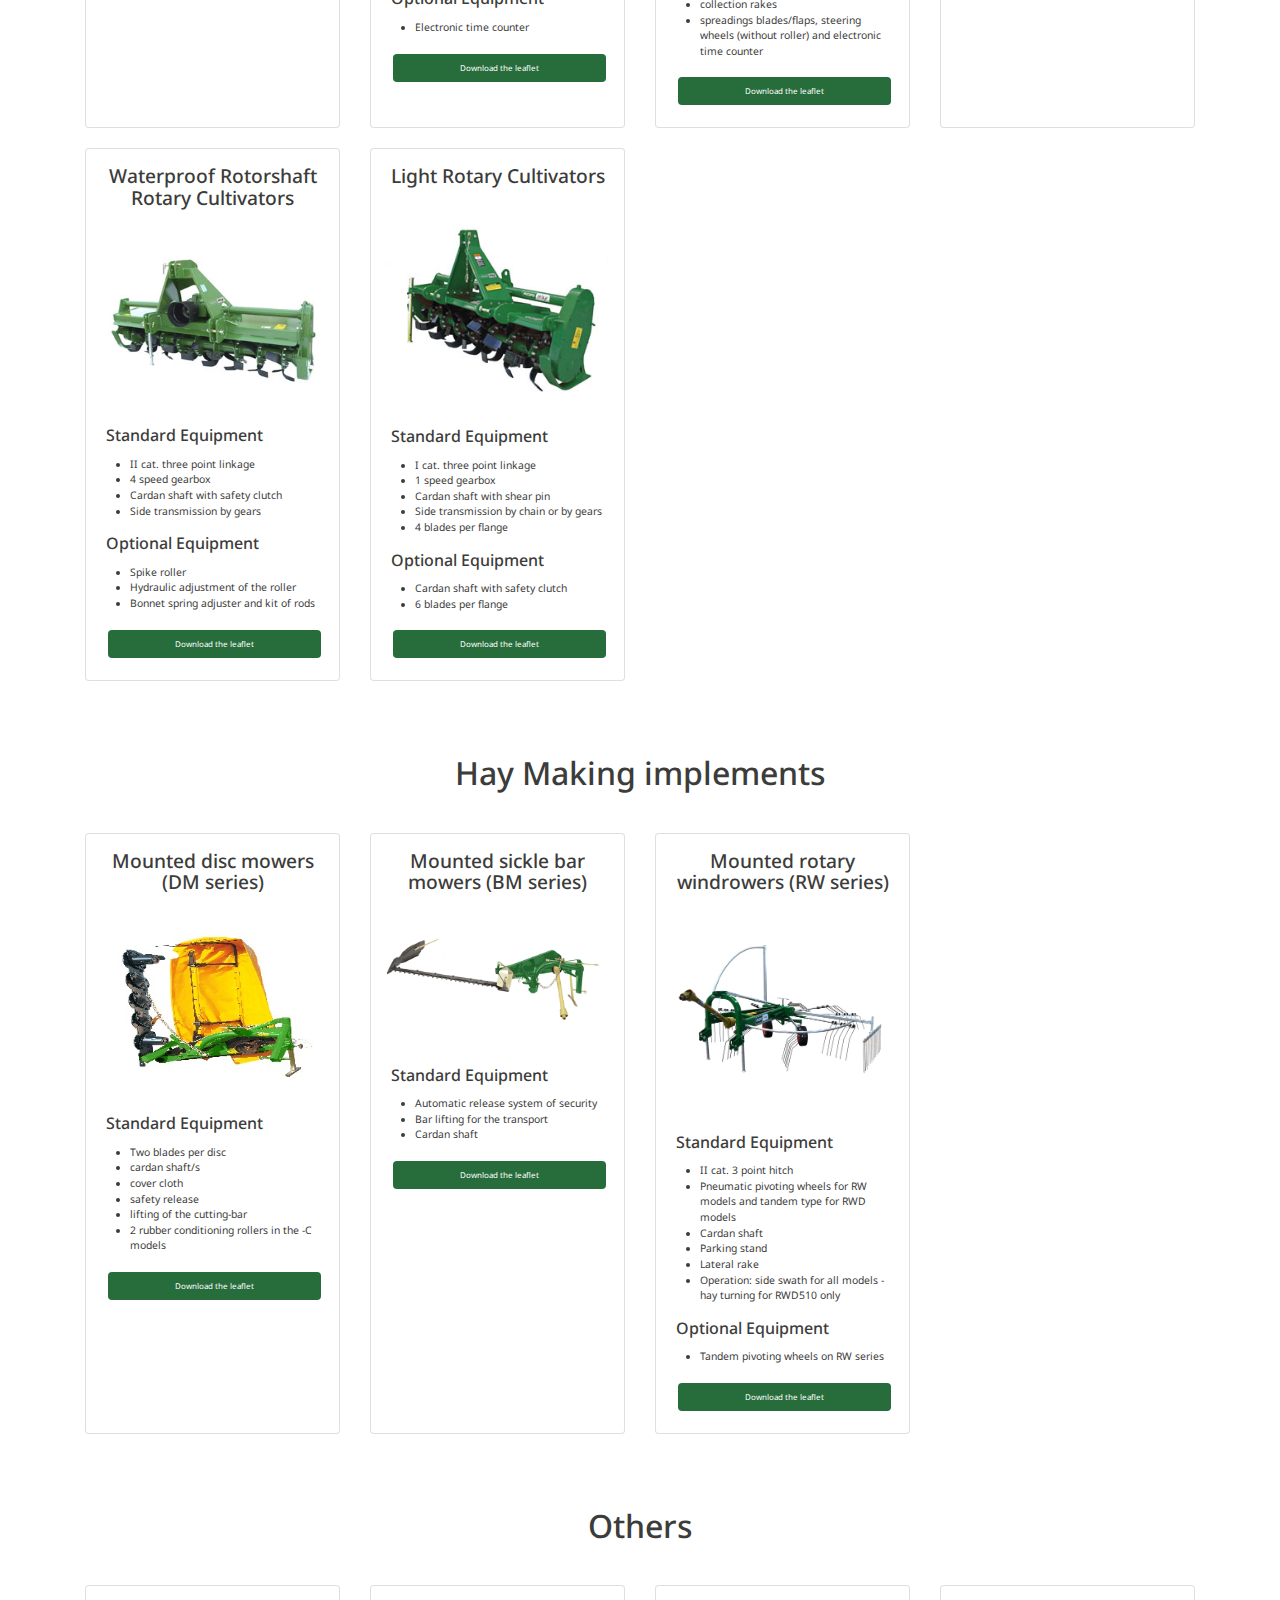
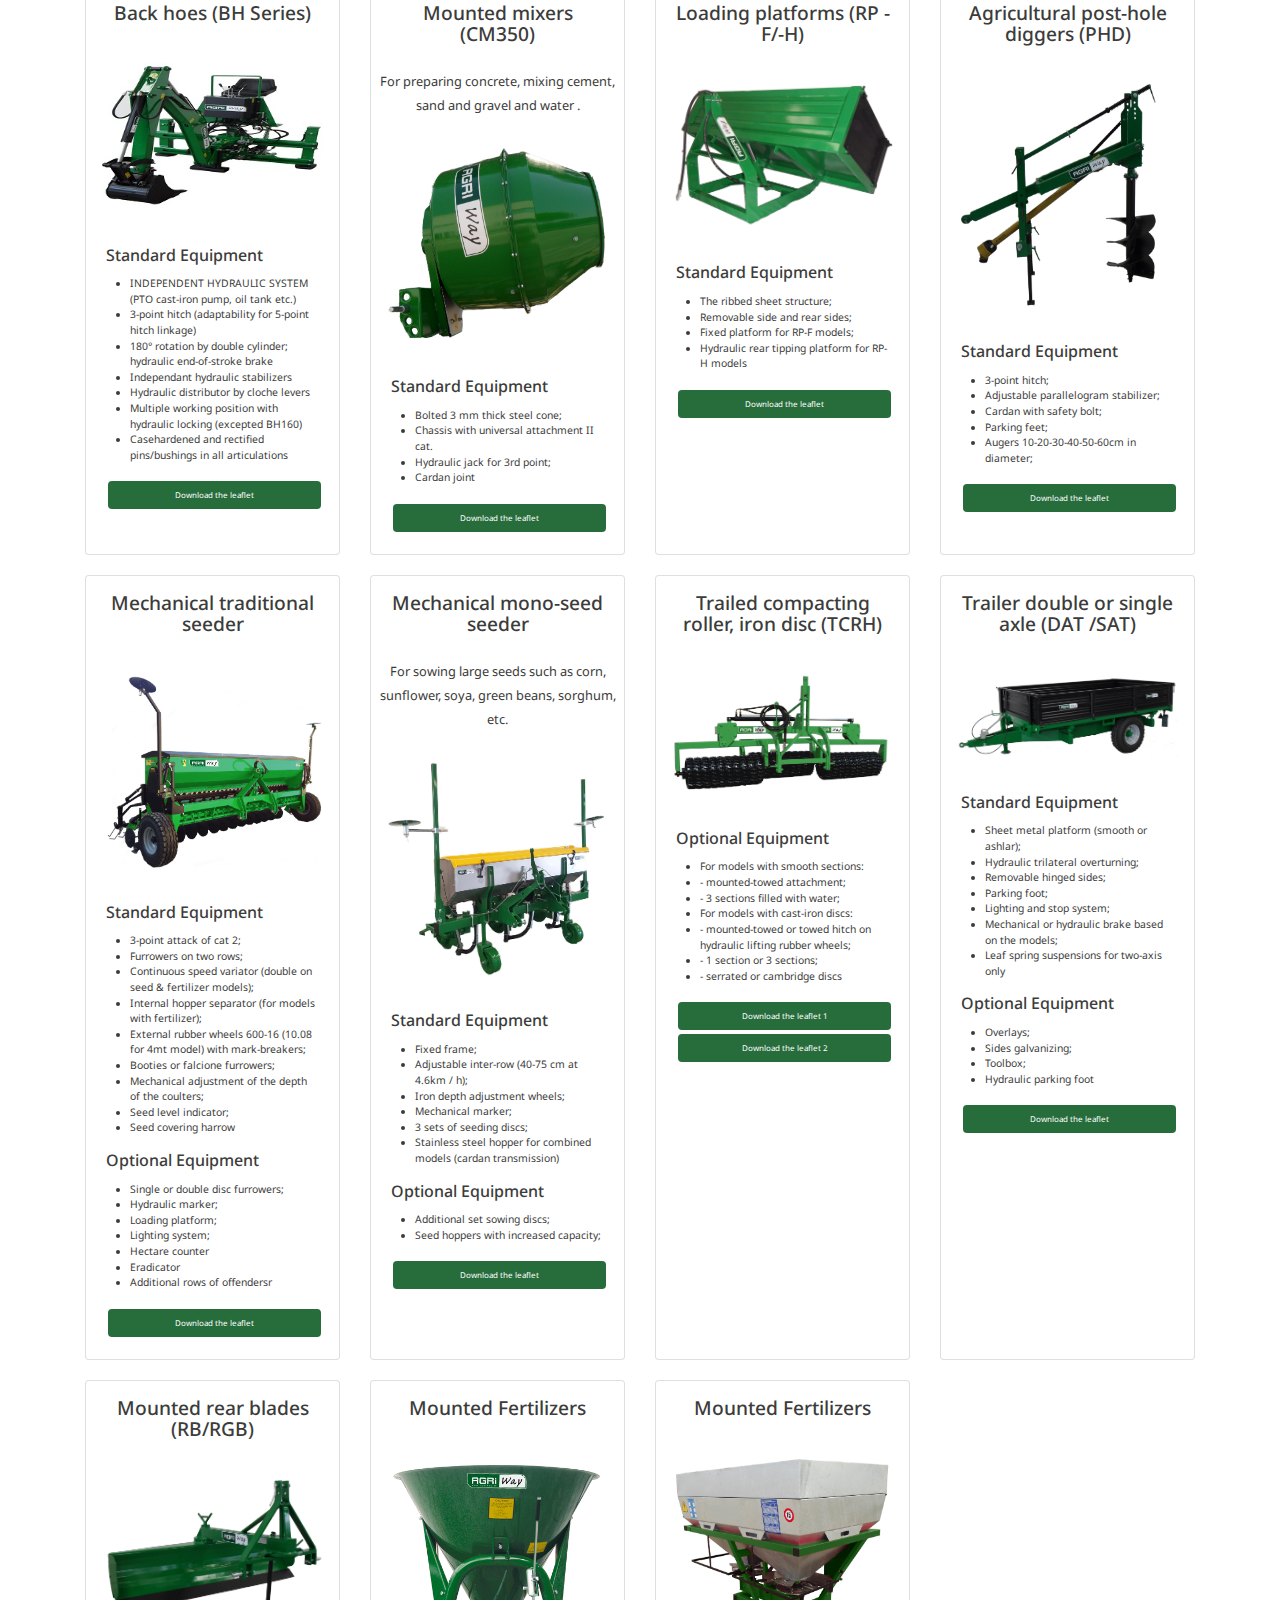
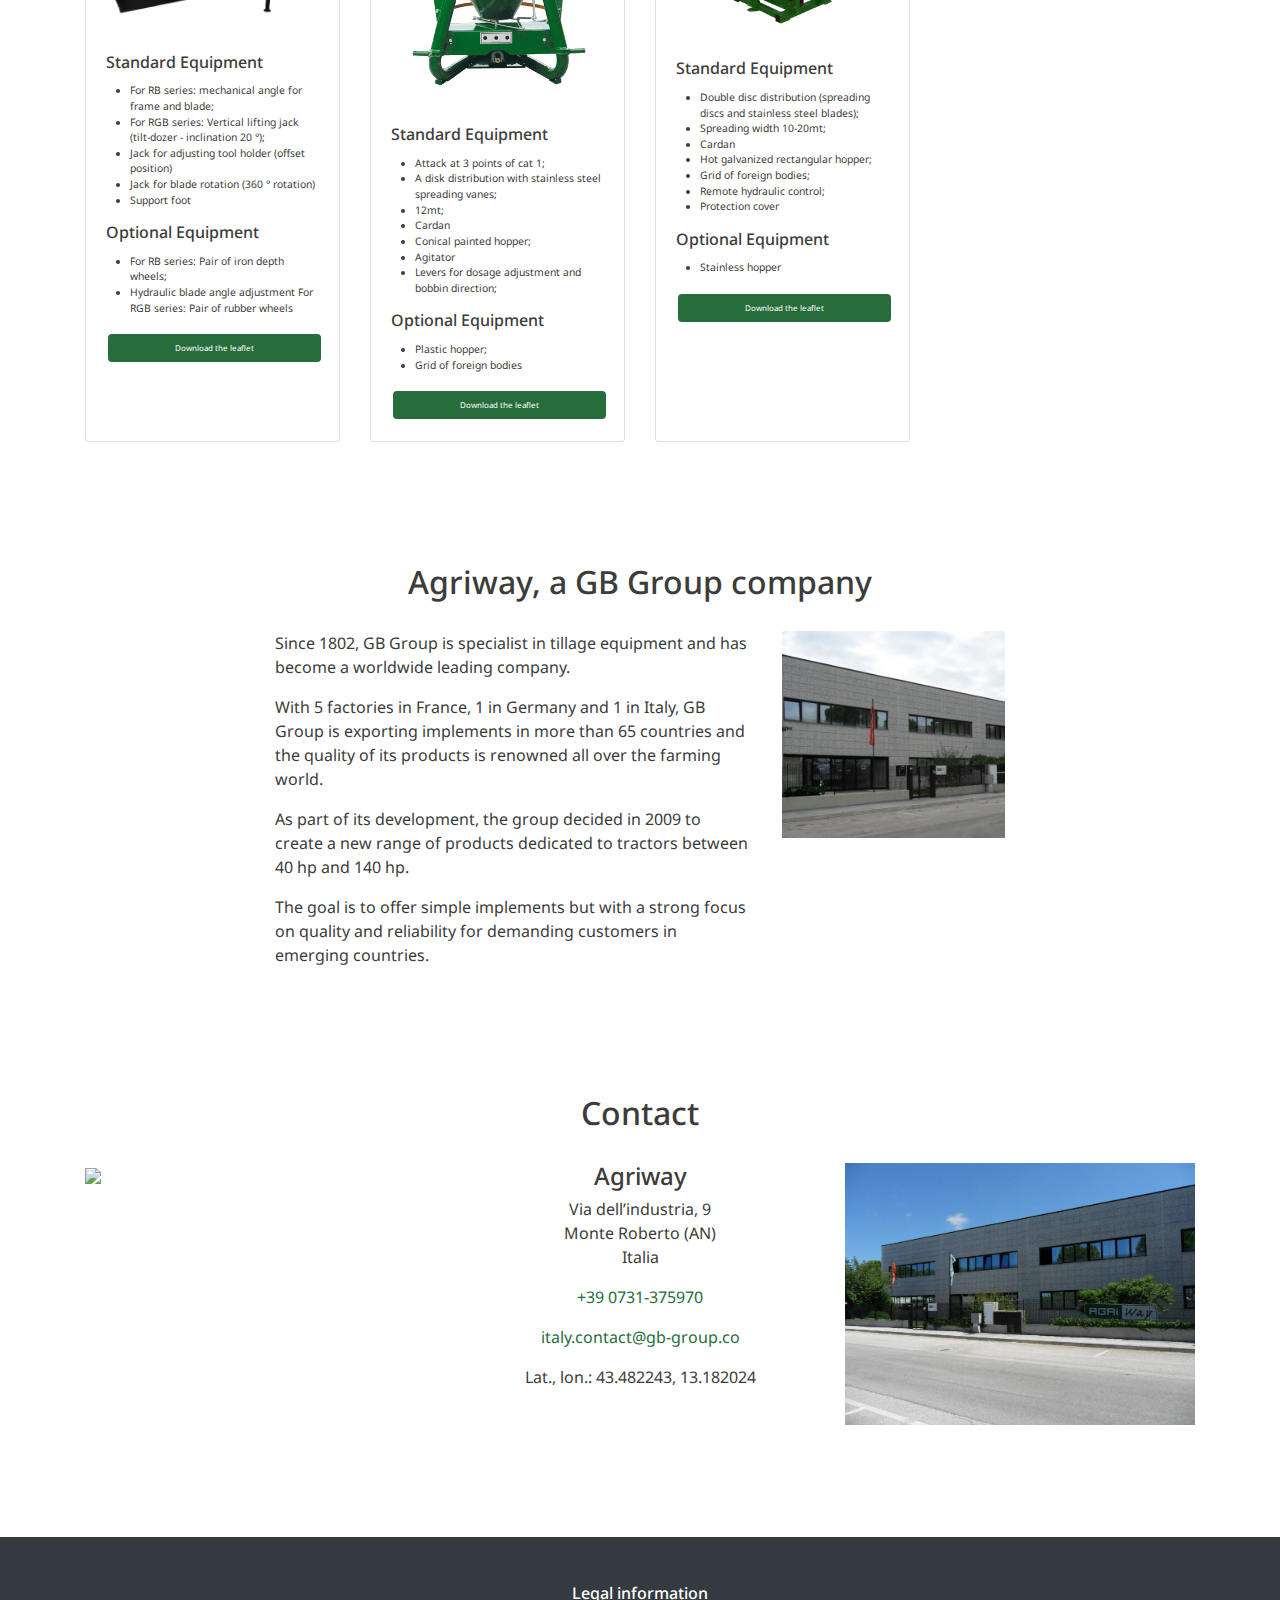
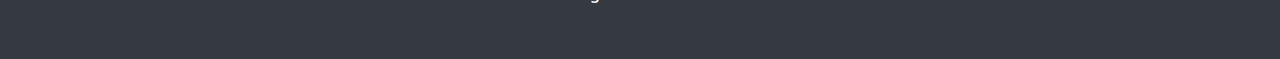
==== commit f59dfbab: "updating some leaflets" ====
--- a/en/index.html
+++ b/en/index.html
@@ -135,6 +135,9 @@
                                 <li>"Till extreme" supports (no maintenance)</li>
                             </ul>
                             <div>
+                                <a class="btn btn-agri" href="http://marketing.cellar.services.clever-cloud.com/catalogues/agriway/DISC%20IMPLEMENTS_vineyard_harrow_1.pdf" target="_blank">Download the leaflet</a>
+                            </div>
+                            <div>
                                 <a class="btn btn-agri" href="http://marketing.cellar.services.clever-cloud.com/catalogues/agriway/DISC%20IMPLEMENTS_adjustable%20vineyard%20harrow%202.pdf" target="_blank">Download the leaflet</a>
                             </div>
                         </div>
@@ -714,7 +717,7 @@
                         <img class="card-img-top" src="../img/chisel_cutlivators_coming soon.jpg">
                         <p class="text-center">Coming soon, contact us for more information</p>
                         <div>
-                            <a class="btn btn-agri" href="http://marketing.cellar.services.clever-cloud.com/catalogues/agriway/TINE%20IMPLEMENTS_interrow%20cultivators.pdf" target="_blank">Download the leaflet</a>
+                            <a class="btn btn-agri" href="http://marketing.cellar.services.clever-cloud.com/catalogues/agriway/TINE%20IMPLEMENTS_mounted_chisel_cultivators.pdf" target="_blank">Download the leaflet</a>
                         </div>
                     </div>
                 </div>
@@ -1135,6 +1138,9 @@
                         <li>Toolbox;</li>
                         <li>Hydraulic parking foot</li>
                       </ul>
+                      <div>
+                        <a class="btn btn-agri" href="http://marketing.cellar.services.clever-cloud.com/catalogues/agriway/OTHERS_trailer_double_or_single_axle.pdf" target="_blank">Download the leaflet</a>
+                    </div>
                   </div>
                 </div>
             </div>
@@ -1208,7 +1214,7 @@
                         <li>Stainless hopper</li>
                       </ul>
                       <div>
-                        <a class="btn btn-agri" href="http://marketing.cellar.services.clever-cloud.com/catalogues/agriway/COMING%20SOON_mounted%20fertilizer%202.pdf" target="_blank">Download the leaflet</a>
+                        <a class="btn btn-agri" href="http://marketing.cellar.services.clever-cloud.com/catalogues/agriway/OTHERS_fertilizer_spreader_2.pdf" target="_blank">Download the leaflet</a>
                     </div>
                   </div>
                 </div>
